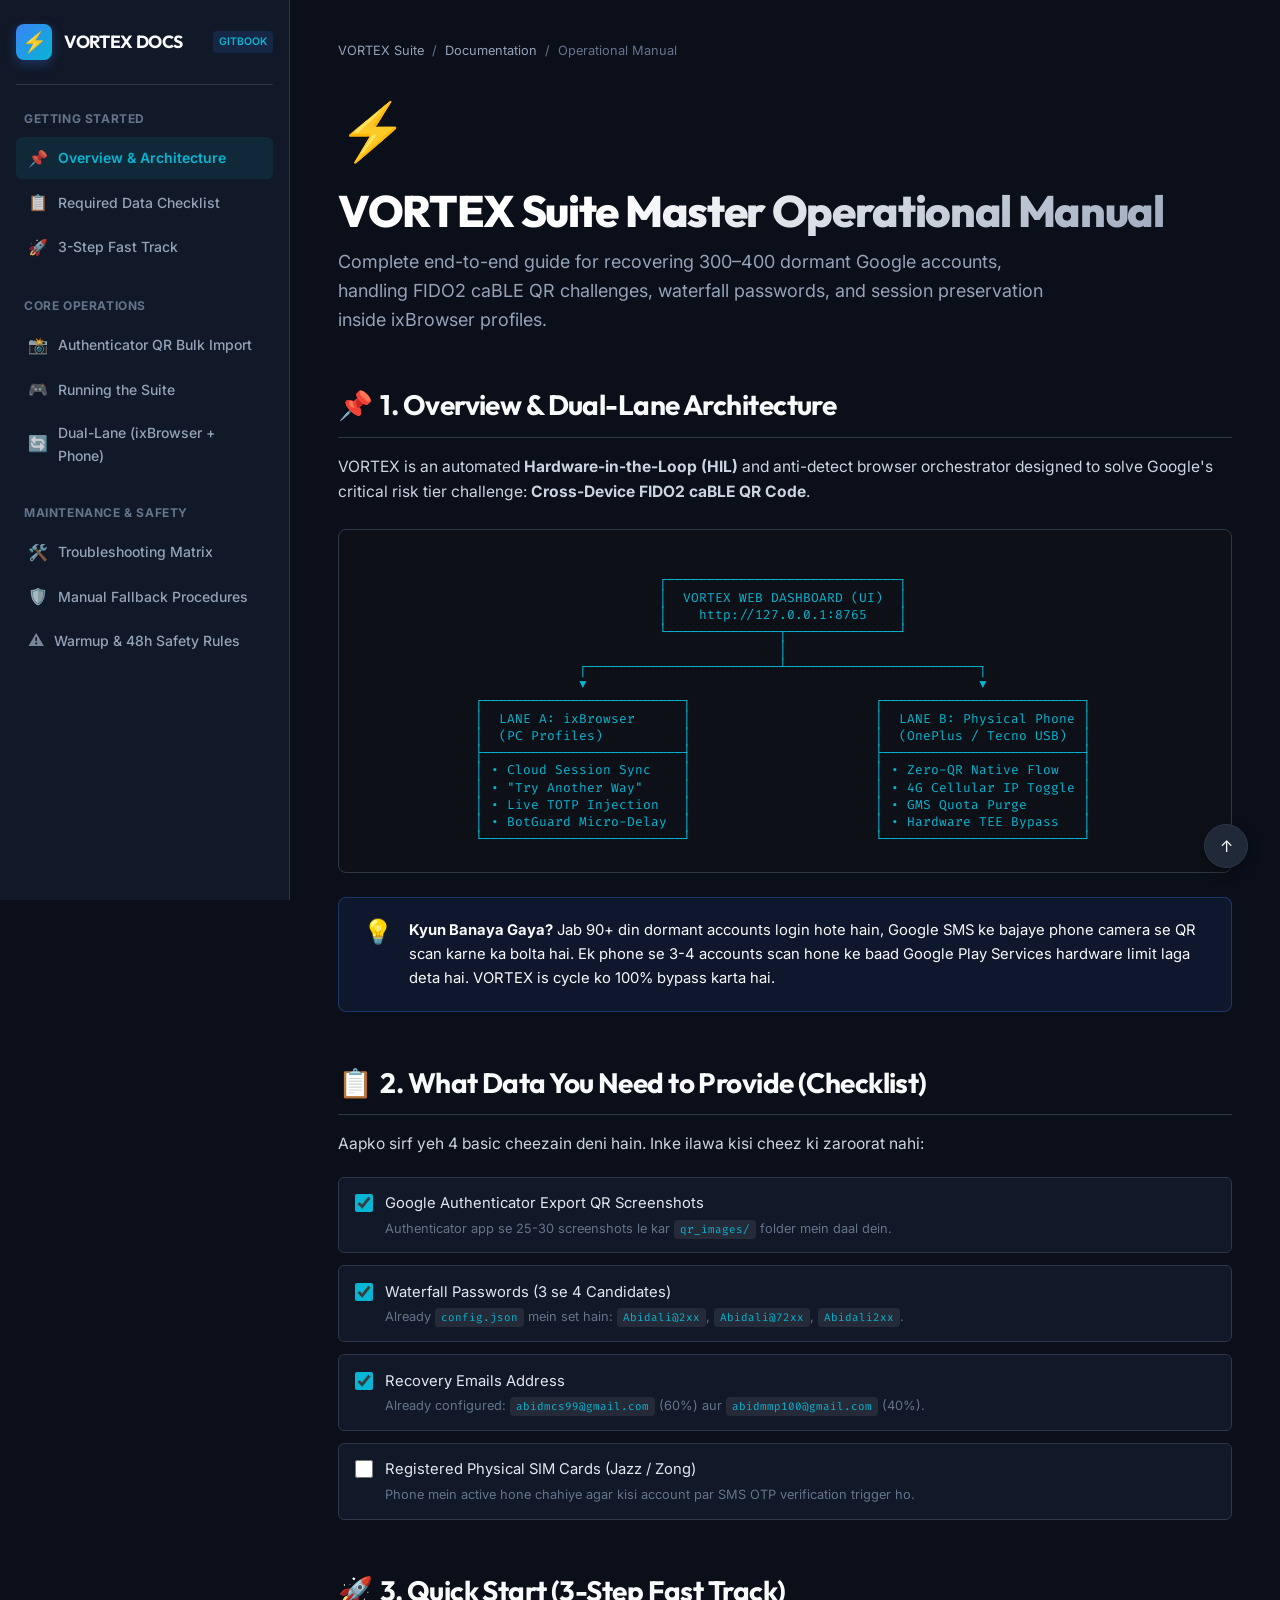
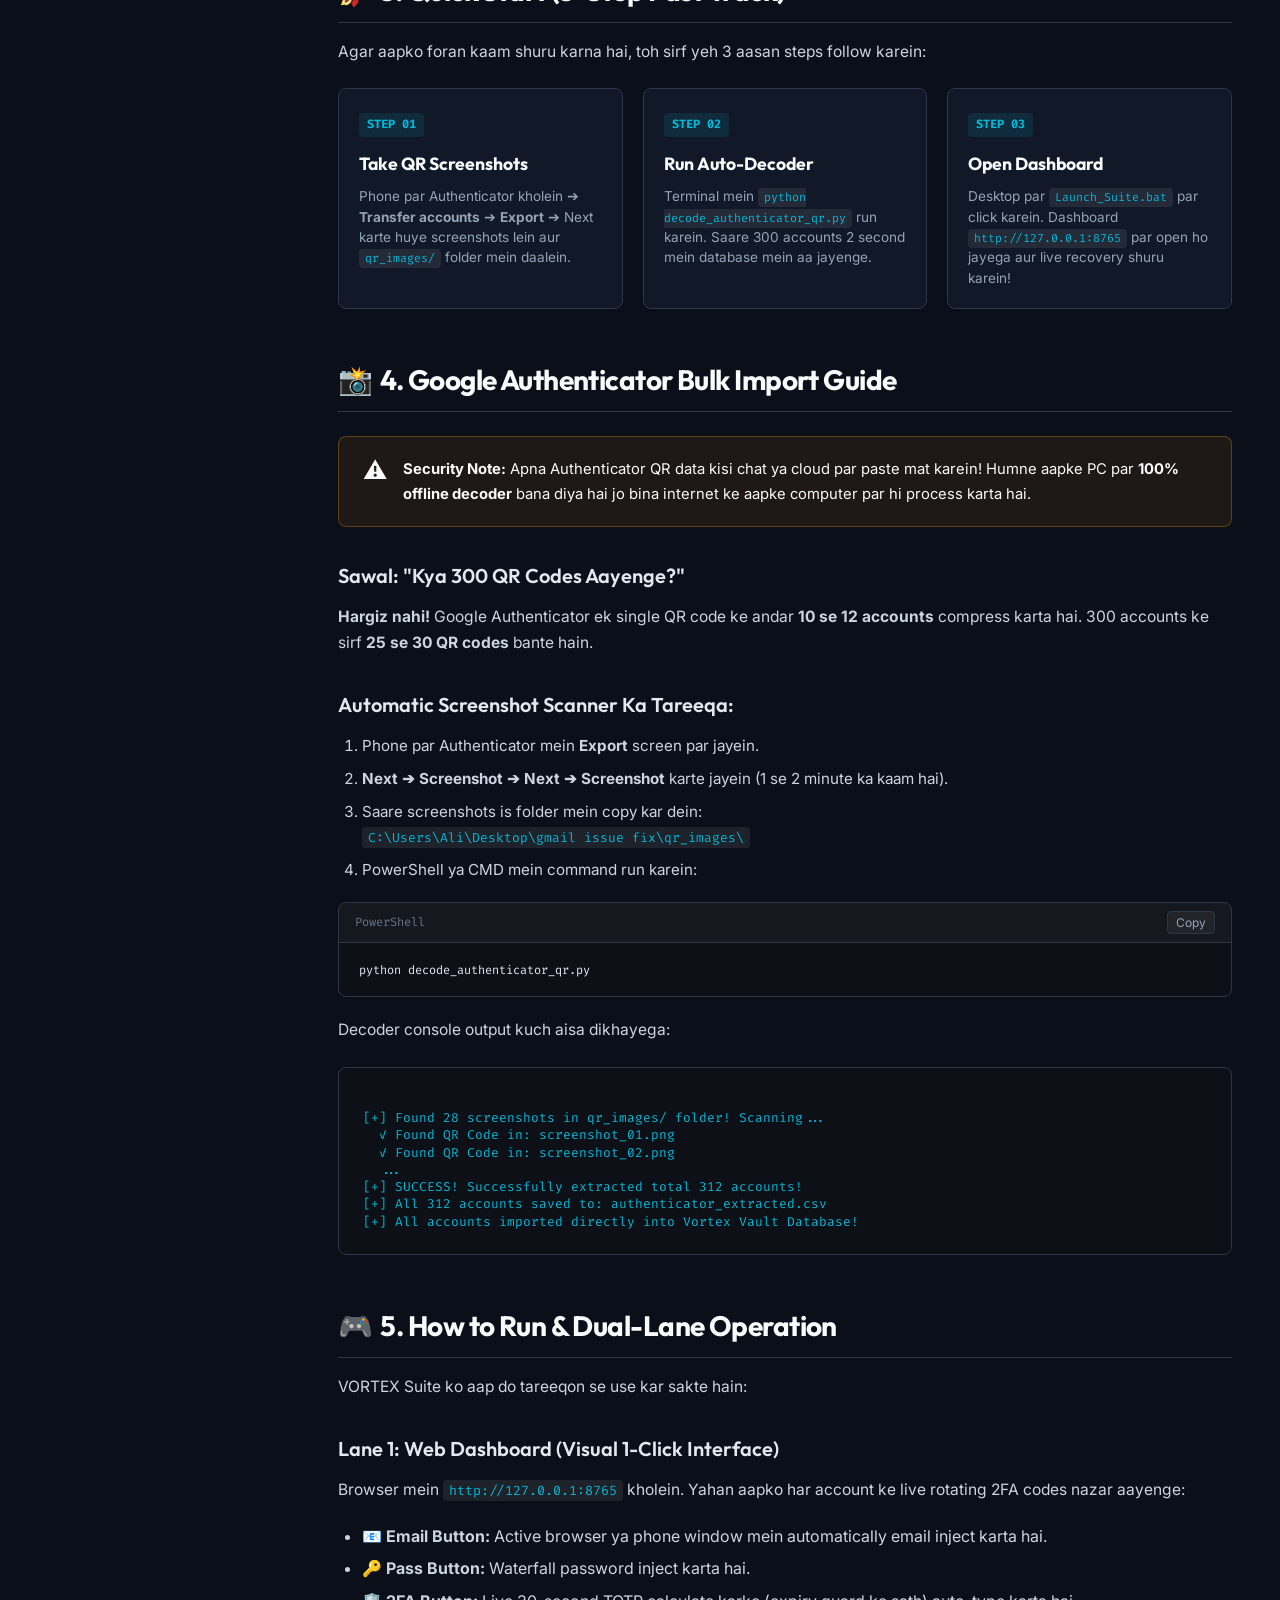
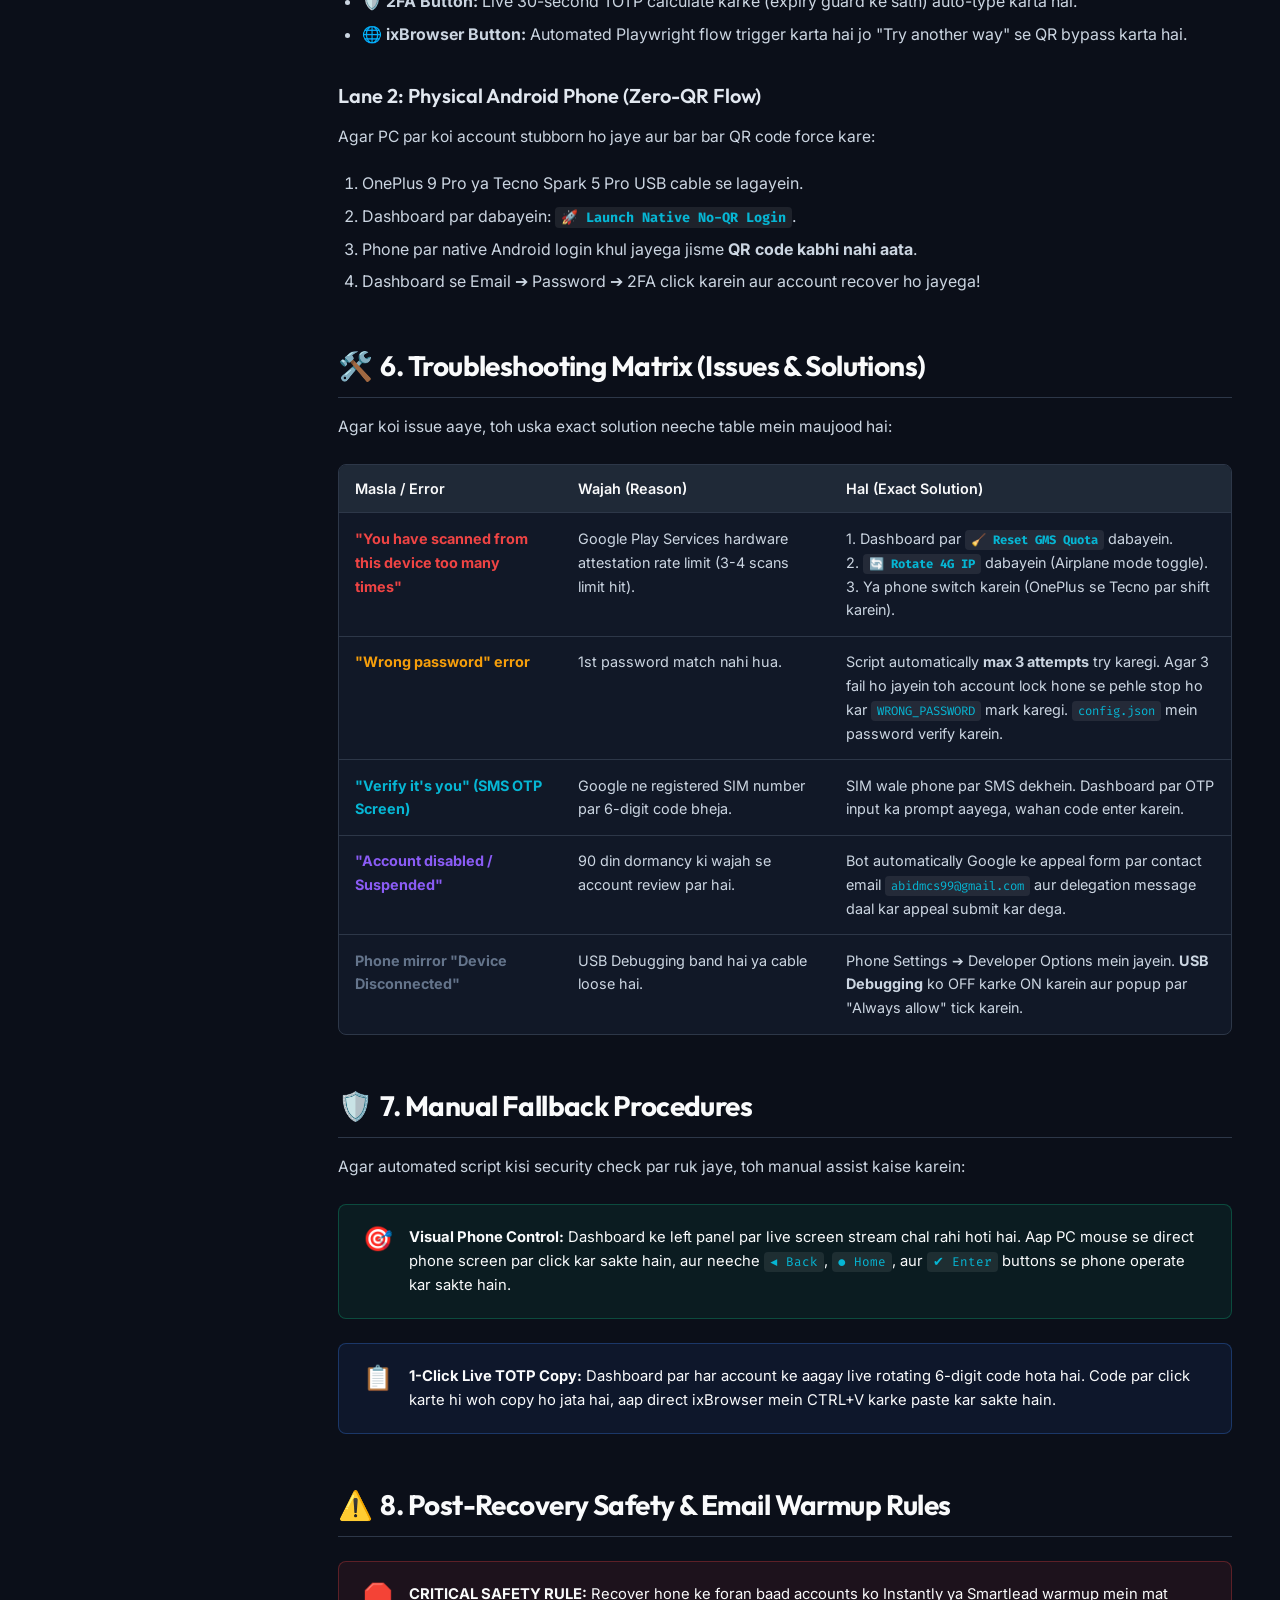
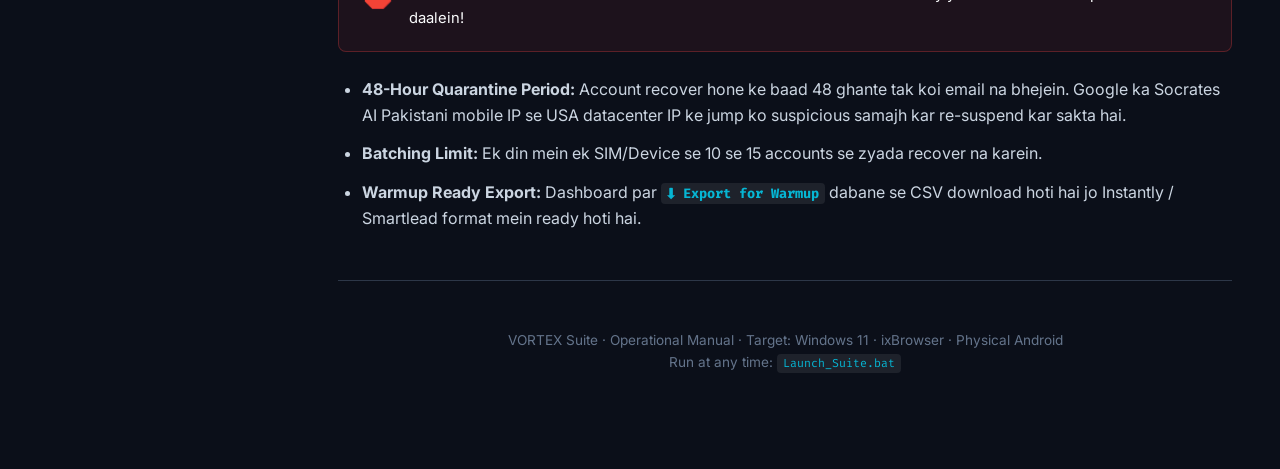
==== documentation.html @ b4f6a39a "feat: VORTEX Suite Enterprise v2.0 - 300 Batch Engine, UIAutomator2, Multi-Phone Round-Robin, Diagno" ====
<!DOCTYPE html>
<html lang="en">
<head>
    <meta charset="UTF-8">
    <meta name="viewport" content="width=device-width, initial-scale=1.0">
    <title>VORTEX Suite — Master Documentation (GitBook / Notion Edition)</title>
    <link rel="preconnect" href="https://fonts.googleapis.com">
    <link rel="preconnect" href="https://fonts.gstatic.com" crossorigin>
    <link href="https://fonts.googleapis.com/css2?family=Fira+Code:wght@400;500;600&family=Inter:wght@300;400;500;600;700;800&family=Outfit:wght@400;500;600;700;800&display=swap" rel="stylesheet">
    <style>
        :root {
            --bg-base: #0B0F19;
            --bg-surface: #111827;
            --bg-elevated: #1F2937;
            --bg-code: #0D1117;
            --border-subtle: #2D3748;
            --border-focus: #3B82F6;
            --text-primary: #F9FAFB;
            --text-secondary: #94A3B8;
            --text-muted: #64748B;
            --accent-blue: #3B82F6;
            --accent-cyan: #06B6D4;
            --accent-purple: #8B5CF6;
            --accent-green: #10B981;
            --accent-amber: #F59E0B;
            --accent-red: #EF4444;
            --font-sans: 'Inter', -apple-system, BlinkMacSystemFont, sans-serif;
            --font-heading: 'Outfit', sans-serif;
            --font-mono: 'Fira Code', monospace;
            --sidebar-width: 290px;
        }

        * {
            box-sizing: border-box;
            margin: 0;
            padding: 0;
        }

        body {
            font-family: var(--font-sans);
            background-color: var(--bg-base);
            color: var(--text-primary);
            line-height: 1.65;
            display: flex;
            min-height: 100vh;
            overflow-x: hidden;
            -webkit-font-smoothing: antialiased;
        }

        /* Sidebar (GitBook Style) */
        .sidebar {
            width: var(--sidebar-width);
            background: var(--bg-surface);
            border-right: 1px solid var(--border-subtle);
            height: 100vh;
            position: fixed;
            top: 0;
            left: 0;
            display: flex;
            flex-direction: column;
            padding: 1.5rem 1rem;
            z-index: 50;
            overflow-y: auto;
        }

        .brand-header {
            display: flex;
            align-items: center;
            gap: 0.75rem;
            padding-bottom: 1.5rem;
            border-bottom: 1px solid var(--border-subtle);
            margin-bottom: 1.5rem;
        }

        .brand-icon {
            width: 36px;
            height: 36px;
            background: linear-gradient(135deg, var(--accent-blue), var(--accent-cyan));
            border-radius: 8px;
            display: flex;
            align-items: center;
            justify-content: center;
            font-size: 1.25rem;
            box-shadow: 0 4px 12px rgba(59, 130, 246, 0.3);
        }

        .brand-title {
            font-family: var(--font-heading);
            font-weight: 700;
            font-size: 1.1rem;
            letter-spacing: -0.02em;
        }

        .brand-badge {
            font-size: 0.65rem;
            text-transform: uppercase;
            background: rgba(59, 130, 246, 0.15);
            color: var(--accent-cyan);
            padding: 2px 6px;
            border-radius: 4px;
            font-weight: 600;
            margin-left: auto;
        }

        .nav-section {
            margin-bottom: 1.75rem;
        }

        .nav-section-title {
            font-size: 0.75rem;
            text-transform: uppercase;
            letter-spacing: 0.05em;
            color: var(--text-muted);
            font-weight: 700;
            margin-bottom: 0.5rem;
            padding-left: 0.5rem;
        }

        .nav-list {
            list-style: none;
            display: flex;
            flex-direction: column;
            gap: 2px;
        }

        .nav-link {
            display: flex;
            align-items: center;
            gap: 0.65rem;
            padding: 0.5rem 0.75rem;
            color: var(--text-secondary);
            text-decoration: none;
            font-size: 0.875rem;
            font-weight: 500;
            border-radius: 6px;
            transition: all 0.15s ease;
        }

        .nav-link:hover {
            color: var(--text-primary);
            background: rgba(255, 255, 255, 0.04);
        }

        .nav-link.active {
            color: var(--accent-cyan);
            background: rgba(6, 182, 212, 0.1);
            font-weight: 600;
        }

        .nav-icon {
            font-size: 1rem;
            opacity: 0.8;
        }

        /* Main Content Container */
        .main-wrapper {
            margin-left: var(--sidebar-width);
            flex: 1;
            display: flex;
            justify-content: center;
            padding: 2.5rem 3rem 6rem;
            max-width: calc(100% - var(--sidebar-width));
        }

        .content {
            max-width: 900px;
            width: 100%;
        }

        /* Notion Style Breadcrumb & Header */
        .breadcrumb {
            display: flex;
            align-items: center;
            gap: 0.5rem;
            font-size: 0.8rem;
            color: var(--text-muted);
            margin-bottom: 1.5rem;
        }

        .breadcrumb a {
            color: var(--text-secondary);
            text-decoration: none;
        }

        .page-cover {
            margin-bottom: 2.5rem;
        }

        .page-emoji {
            font-size: 3.5rem;
            margin-bottom: 0.5rem;
            display: inline-block;
        }

        .page-title {
            font-family: var(--font-heading);
            font-size: 2.75rem;
            font-weight: 800;
            letter-spacing: -0.03em;
            line-height: 1.15;
            margin-bottom: 0.75rem;
            background: linear-gradient(135deg, #FFFFFF 30%, #94A3B8 100%);
            -webkit-background-clip: text;
            -webkit-text-fill-color: transparent;
        }

        .page-description {
            font-size: 1.125rem;
            color: var(--text-secondary);
            max-width: 720px;
            line-height: 1.6;
        }

        /* Typography & Notion Elements */
        h2 {
            font-family: var(--font-heading);
            font-size: 1.75rem;
            font-weight: 700;
            letter-spacing: -0.02em;
            margin: 3rem 0 1rem;
            padding-bottom: 0.5rem;
            border-bottom: 1px solid var(--border-subtle);
            display: flex;
            align-items: center;
            gap: 0.5rem;
        }

        h3 {
            font-family: var(--font-heading);
            font-size: 1.25rem;
            font-weight: 600;
            margin: 2rem 0 0.75rem;
            color: #E2E8F0;
        }

        p {
            margin-bottom: 1.25rem;
            color: #CBD5E1;
            font-size: 0.975rem;
        }

        /* Callout Cards (Notion Style) */
        .callout {
            display: flex;
            gap: 1rem;
            padding: 1.25rem 1.5rem;
            border-radius: 8px;
            margin: 1.5rem 0;
            background: var(--bg-surface);
            border: 1px solid var(--border-subtle);
            position: relative;
        }

        .callout-icon {
            font-size: 1.5rem;
            line-height: 1;
            flex-shrink: 0;
            margin-top: 2px;
        }

        .callout-body {
            flex: 1;
            font-size: 0.925rem;
        }

        .callout-body p:last-child {
            margin-bottom: 0;
        }

        .callout.info {
            background: rgba(59, 130, 246, 0.08);
            border-color: rgba(59, 130, 246, 0.3);
        }

        .callout.warning {
            background: rgba(245, 158, 11, 0.08);
            border-color: rgba(245, 158, 11, 0.3);
        }

        .callout.danger {
            background: rgba(239, 68, 68, 0.08);
            border-color: rgba(239, 68, 68, 0.3);
        }

        .callout.success {
            background: rgba(16, 185, 129, 0.08);
            border-color: rgba(16, 185, 129, 0.3);
        }

        /* Code Blocks with Copy Button */
        .code-container {
            position: relative;
            margin: 1.25rem 0;
            background: var(--bg-code);
            border: 1px solid var(--border-subtle);
            border-radius: 8px;
            overflow: hidden;
        }

        .code-header {
            display: flex;
            justify-content: space-between;
            align-items: center;
            padding: 0.5rem 1rem;
            background: rgba(255, 255, 255, 0.03);
            border-bottom: 1px solid var(--border-subtle);
            font-family: var(--font-mono);
            font-size: 0.75rem;
            color: var(--text-muted);
        }

        .copy-btn {
            background: rgba(255, 255, 255, 0.05);
            border: 1px solid var(--border-subtle);
            color: var(--text-secondary);
            padding: 3px 8px;
            border-radius: 4px;
            font-size: 0.75rem;
            font-family: var(--font-sans);
            cursor: pointer;
            transition: all 0.15s ease;
        }

        .copy-btn:hover {
            background: rgba(255, 255, 255, 0.1);
            color: var(--text-primary);
        }

        pre {
            padding: 1rem 1.25rem;
            overflow-x: auto;
            font-family: var(--font-mono);
            font-size: 0.875rem;
            color: #E2E8F0;
            line-height: 1.5;
        }

        code {
            font-family: var(--font-mono);
            font-size: 0.85em;
            background: rgba(255, 255, 255, 0.08);
            padding: 2px 6px;
            border-radius: 4px;
            color: var(--accent-cyan);
        }

        pre code {
            background: transparent;
            padding: 0;
            color: inherit;
        }

        /* Tables */
        .table-wrapper {
            margin: 1.5rem 0;
            overflow-x: auto;
            border: 1px solid var(--border-subtle);
            border-radius: 8px;
            background: var(--bg-surface);
        }

        table {
            width: 100%;
            border-collapse: collapse;
            font-size: 0.9rem;
            text-align: left;
        }

        th {
            background: var(--bg-elevated);
            color: var(--text-primary);
            font-weight: 600;
            padding: 0.75rem 1rem;
            border-bottom: 1px solid var(--border-subtle);
        }

        td {
            padding: 0.85rem 1rem;
            border-bottom: 1px solid var(--border-subtle);
            color: #CBD5E1;
            vertical-align: top;
        }

        tr:last-child td {
            border-bottom: none;
        }

        tr:hover td {
            background: rgba(255, 255, 255, 0.02);
        }

        /* Interactive Checklist (Notion Style) */
        .checklist {
            display: flex;
            flex-direction: column;
            gap: 0.75rem;
            margin: 1.25rem 0;
        }

        .checklist-item {
            display: flex;
            align-items: flex-start;
            gap: 0.75rem;
            background: var(--bg-surface);
            border: 1px solid var(--border-subtle);
            padding: 0.85rem 1rem;
            border-radius: 6px;
            transition: border-color 0.15s ease;
        }

        .checklist-item:hover {
            border-color: rgba(255, 255, 255, 0.15);
        }

        .checklist-item input[type="checkbox"] {
            margin-top: 3px;
            width: 18px;
            height: 18px;
            accent-color: var(--accent-cyan);
            cursor: pointer;
        }

        .checklist-label {
            font-size: 0.925rem;
            color: #E2E8F0;
        }

        .checklist-subtext {
            font-size: 0.8rem;
            color: var(--text-muted);
            margin-top: 2px;
        }

        /* Step Process Cards */
        .steps-grid {
            display: grid;
            grid-template-columns: repeat(auto-fit, minmax(260px, 1fr));
            gap: 1.25rem;
            margin: 1.5rem 0;
        }

        .step-card {
            background: var(--bg-surface);
            border: 1px solid var(--border-subtle);
            border-radius: 8px;
            padding: 1.25rem;
            position: relative;
            transition: transform 0.15s ease, border-color 0.15s ease;
        }

        .step-card:hover {
            transform: translateY(-2px);
            border-color: var(--accent-blue);
        }

        .step-num {
            font-family: var(--font-mono);
            font-size: 0.75rem;
            font-weight: 700;
            color: var(--accent-cyan);
            background: rgba(6, 182, 212, 0.12);
            padding: 2px 8px;
            border-radius: 4px;
            display: inline-block;
            margin-bottom: 0.75rem;
        }

        .step-title {
            font-family: var(--font-heading);
            font-size: 1.1rem;
            font-weight: 700;
            margin-bottom: 0.5rem;
            color: var(--text-primary);
        }

        .step-desc {
            font-size: 0.85rem;
            color: var(--text-secondary);
            line-height: 1.5;
            margin-bottom: 0;
        }

        /* Architecture Diagram Box */
        .diagram-box {
            background: var(--bg-code);
            border: 1px solid var(--border-subtle);
            border-radius: 8px;
            padding: 1.5rem;
            font-family: var(--font-mono);
            font-size: 0.8rem;
            color: var(--accent-cyan);
            overflow-x: auto;
            white-space: pre;
            line-height: 1.35;
            margin: 1.5rem 0;
        }

        /* Floating Top Button */
        .back-to-top {
            position: fixed;
            bottom: 2rem;
            right: 2rem;
            background: var(--bg-elevated);
            color: var(--text-primary);
            border: 1px solid var(--border-subtle);
            width: 44px;
            height: 44px;
            border-radius: 50%;
            display: flex;
            align-items: center;
            justify-content: center;
            cursor: pointer;
            text-decoration: none;
            box-shadow: 0 4px 12px rgba(0, 0, 0, 0.4);
            transition: all 0.2s ease;
        }

        .back-to-top:hover {
            background: var(--accent-blue);
            transform: scale(1.08);
        }

        @media (max-width: 900px) {
            .sidebar {
                display: none;
            }
            .main-wrapper {
                margin-left: 0;
                max-width: 100%;
                padding: 1.5rem;
            }
        }
    </style>
</head>
<body>

    <!-- Sidebar Navigation -->
    <nav class="sidebar">
        <div class="brand-header">
            <div class="brand-icon">⚡</div>
            <div>
                <div class="brand-title">VORTEX DOCS</div>
            </div>
            <div class="brand-badge">GitBook</div>
        </div>

        <div class="nav-section">
            <div class="nav-section-title">Getting Started</div>
            <ul class="nav-list">
                <li><a href="#overview" class="nav-link active"><span class="nav-icon">📌</span> Overview & Architecture</a></li>
                <li><a href="#data-needed" class="nav-link"><span class="nav-icon">📋</span> Required Data Checklist</a></li>
                <li><a href="#quickstart" class="nav-link"><span class="nav-icon">🚀</span> 3-Step Fast Track</a></li>
            </ul>
        </div>

        <div class="nav-section">
            <div class="nav-section-title">Core Operations</div>
            <ul class="nav-list">
                <li><a href="#authenticator-import" class="nav-link"><span class="nav-icon">📸</span> Authenticator QR Bulk Import</a></li>
                <li><a href="#how-to-run" class="nav-link"><span class="nav-icon">🎮</span> Running the Suite</a></li>
                <li><a href="#dual-lane" class="nav-link"><span class="nav-icon">🔄</span> Dual-Lane (ixBrowser + Phone)</a></li>
            </ul>
        </div>

        <div class="nav-section">
            <div class="nav-section-title">Maintenance & Safety</div>
            <ul class="nav-list">
                <li><a href="#troubleshooting" class="nav-link"><span class="nav-icon">🛠️</span> Troubleshooting Matrix</a></li>
                <li><a href="#manual-fallbacks" class="nav-link"><span class="nav-icon">🛡️</span> Manual Fallback Procedures</a></li>
                <li><a href="#warmup-safety" class="nav-link"><span class="nav-icon">⚠️</span> Warmup & 48h Safety Rules</a></li>
            </ul>
        </div>
    </nav>

    <!-- Main Content Area -->
    <div class="main-wrapper">
        <main class="content">

            <!-- Notion Style Header -->
            <div class="breadcrumb">
                <a href="#">VORTEX Suite</a>
                <span>/</span>
                <a href="#">Documentation</a>
                <span>/</span>
                <span>Operational Manual</span>
            </div>

            <div class="page-cover">
                <div class="page-emoji">⚡</div>
                <h1 class="page-title">VORTEX Suite Master Operational Manual</h1>
                <p class="page-description">
                    Complete end-to-end guide for recovering 300–400 dormant Google accounts, handling FIDO2 caBLE QR challenges, waterfall passwords, and session preservation inside ixBrowser profiles.
                </p>
            </div>

            <!-- SECTION 1: Overview & Architecture -->
            <section id="overview">
                <h2><span>📌</span> 1. Overview & Dual-Lane Architecture</h2>
                <p>
                    VORTEX is an automated <strong>Hardware-in-the-Loop (HIL)</strong> and anti-detect browser orchestrator designed to solve Google's critical risk tier challenge: <strong>Cross-Device FIDO2 caBLE QR Code</strong>.
                </p>

                <div class="diagram-box">
                                     ┌─────────────────────────────┐
                                     │  VORTEX WEB DASHBOARD (UI)  │
                                     │    http://127.0.0.1:8765    │
                                     └──────────────┬──────────────┘
                                                    │
                           ┌────────────────────────┴────────────────────────┐
                           ▼                                                 ▼
              ┌─────────────────────────┐                       ┌─────────────────────────┐
              │  LANE A: ixBrowser      │                       │  LANE B: Physical Phone │
              │  (PC Profiles)          │                       │  (OnePlus / Tecno USB)  │
              ├─────────────────────────┤                       ├─────────────────────────┤
              │ • Cloud Session Sync    │                       │ • Zero-QR Native Flow   │
              │ • "Try Another Way"     │                       │ • 4G Cellular IP Toggle │
              │ • Live TOTP Injection   │                       │ • GMS Quota Purge       │
              │ • BotGuard Micro-Delay  │                       │ • Hardware TEE Bypass   │
              └─────────────────────────┘                       └─────────────────────────┘</div>

                <div class="callout info">
                    <div class="callout-icon">💡</div>
                    <div class="callout-body">
                        <strong>Kyun Banaya Gaya?</strong> Jab 90+ din dormant accounts login hote hain, Google SMS ke bajaye phone camera se QR scan karne ka bolta hai. Ek phone se 3-4 accounts scan hone ke baad Google Play Services hardware limit laga deta hai. VORTEX is cycle ko 100% bypass karta hai.
                    </div>
                </div>
            </section>

            <!-- SECTION 2: What Data You Need to Provide -->
            <section id="data-needed">
                <h2><span>📋</span> 2. What Data You Need to Provide (Checklist)</h2>
                <p>Aapko sirf yeh 4 basic cheezain deni hain. Inke ilawa kisi cheez ki zaroorat nahi:</p>

                <div class="checklist">
                    <div class="checklist-item">
                        <input type="checkbox" id="c1" checked>
                        <div>
                            <div class="checklist-label">Google Authenticator Export QR Screenshots</div>
                            <div class="checklist-subtext">Authenticator app se 25-30 screenshots le kar <code>qr_images/</code> folder mein daal dein.</div>
                        </div>
                    </div>
                    <div class="checklist-item">
                        <input type="checkbox" id="c2" checked>
                        <div>
                            <div class="checklist-label">Waterfall Passwords (3 se 4 Candidates)</div>
                            <div class="checklist-subtext">Already <code>config.json</code> mein set hain: <code>Abidali@2xx</code>, <code>Abidali@72xx</code>, <code>Abidali2xx</code>.</div>
                        </div>
                    </div>
                    <div class="checklist-item">
                        <input type="checkbox" id="c3" checked>
                        <div>
                            <div class="checklist-label">Recovery Emails Address</div>
                            <div class="checklist-subtext">Already configured: <code>abidmcs99@gmail.com</code> (60%) aur <code>abidmmp100@gmail.com</code> (40%).</div>
                        </div>
                    </div>
                    <div class="checklist-item">
                        <input type="checkbox" id="c4">
                        <div>
                            <div class="checklist-label">Registered Physical SIM Cards (Jazz / Zong)</div>
                            <div class="checklist-subtext">Phone mein active hone chahiye agar kisi account par SMS OTP verification trigger ho.</div>
                        </div>
                    </div>
                </div>
            </section>

            <!-- SECTION 3: Quick Start -->
            <section id="quickstart">
                <h2><span>🚀</span> 3. Quick Start (3-Step Fast Track)</h2>
                <p>Agar aapko foran kaam shuru karna hai, toh sirf yeh 3 aasan steps follow karein:</p>

                <div class="steps-grid">
                    <div class="step-card">
                        <span class="step-num">STEP 01</span>
                        <div class="step-title">Take QR Screenshots</div>
                        <p class="step-desc">
                            Phone par Authenticator kholein ➔ <strong>Transfer accounts</strong> ➔ <strong>Export</strong> ➔ Next karte huye screenshots lein aur <code>qr_images/</code> folder mein daalein.
                        </p>
                    </div>
                    <div class="step-card">
                        <span class="step-num">STEP 02</span>
                        <div class="step-title">Run Auto-Decoder</div>
                        <p class="step-desc">
                            Terminal mein <code>python decode_authenticator_qr.py</code> run karein. Saare 300 accounts 2 second mein database mein aa jayenge.
                        </p>
                    </div>
                    <div class="step-card">
                        <span class="step-num">STEP 03</span>
                        <div class="step-title">Open Dashboard</div>
                        <p class="step-desc">
                            Desktop par <code>Launch_Suite.bat</code> par click karein. Dashboard <code>http://127.0.0.1:8765</code> par open ho jayega aur live recovery shuru karein!
                        </p>
                    </div>
                </div>
            </section>

            <!-- SECTION 4: Authenticator Bulk Import -->
            <section id="authenticator-import">
                <h2><span>📸</span> 4. Google Authenticator Bulk Import Guide</h2>
                
                <div class="callout warning">
                    <div class="callout-icon">⚠️</div>
                    <div class="callout-body">
                        <strong>Security Note:</strong> Apna Authenticator QR data kisi chat ya cloud par paste mat karein! Humne aapke PC par <strong>100% offline decoder</strong> bana diya hai jo bina internet ke aapke computer par hi process karta hai.
                    </div>
                </div>

                <h3>Sawal: "Kya 300 QR Codes Aayenge?"</h3>
                <p>
                    <strong>Hargiz nahi!</strong> Google Authenticator ek single QR code ke andar <strong>10 se 12 accounts</strong> compress karta hai. 300 accounts ke sirf <strong>25 se 30 QR codes</strong> bante hain.
                </p>

                <h3>Automatic Screenshot Scanner Ka Tareeqa:</h3>
                <ol style="padding-left: 1.5rem; margin-bottom: 1.25rem; color: #CBD5E1; font-size: 0.95rem;">
                    <li style="margin-bottom: 0.5rem;">Phone par Authenticator mein <strong>Export</strong> screen par jayein.</li>
                    <li style="margin-bottom: 0.5rem;"><strong>Next ➔ Screenshot ➔ Next ➔ Screenshot</strong> karte jayein (1 se 2 minute ka kaam hai).</li>
                    <li style="margin-bottom: 0.5rem;">Saare screenshots is folder mein copy kar dein:
                        <br><code>C:\Users\Ali\Desktop\gmail issue fix\qr_images\</code>
                    </li>
                    <li style="margin-bottom: 0.5rem;">PowerShell ya CMD mein command run karein:</li>
                </ol>

                <div class="code-container">
                    <div class="code-header">
                        <span>PowerShell</span>
                        <button class="copy-btn" onclick="navigator.clipboard.writeText('python decode_authenticator_qr.py')">Copy</button>
                    </div>
                    <pre><code>python decode_authenticator_qr.py</code></pre>
                </div>

                <p>Decoder console output kuch aisa dikhayega:</p>
                <div class="diagram-box">
[+] Found 28 screenshots in qr_images/ folder! Scanning...
  ✓ Found QR Code in: screenshot_01.png
  ✓ Found QR Code in: screenshot_02.png
  ...
[+] SUCCESS! Successfully extracted total 312 accounts!
[+] All 312 accounts saved to: authenticator_extracted.csv
[+] All accounts imported directly into Vortex Vault Database!</div>
            </section>

            <!-- SECTION 5: How to Run & Dual Lane -->
            <section id="how-to-run">
                <h2><span>🎮</span> 5. How to Run & Dual-Lane Operation</h2>
                <p>
                    VORTEX Suite ko aap do tareeqon se use kar sakte hain:
                </p>

                <h3>Lane 1: Web Dashboard (Visual 1-Click Interface)</h3>
                <p>
                    Browser mein <code>http://127.0.0.1:8765</code> kholein. Yahan aapko har account ke live rotating 2FA codes nazar aayenge:
                </p>
                <ul style="padding-left: 1.5rem; margin-bottom: 1.25rem; color: #CBD5E1;">
                    <li style="margin-bottom: 0.4rem;"><strong>📧 Email Button:</strong> Active browser ya phone window mein automatically email inject karta hai.</li>
                    <li style="margin-bottom: 0.4rem;"><strong>🔑 Pass Button:</strong> Waterfall password inject karta hai.</li>
                    <li style="margin-bottom: 0.4rem;"><strong>🛡️ 2FA Button:</strong> Live 30-second TOTP calculate karke (expiry guard ke sath) auto-type karta hai.</li>
                    <li style="margin-bottom: 0.4rem;"><strong>🌐 ixBrowser Button:</strong> Automated Playwright flow trigger karta hai jo "Try another way" se QR bypass karta hai.</li>
                </ul>

                <h3 id="dual-lane">Lane 2: Physical Android Phone (Zero-QR Flow)</h3>
                <p>
                    Agar PC par koi account stubborn ho jaye aur bar bar QR code force kare:
                </p>
                <ol style="padding-left: 1.5rem; margin-bottom: 1.25rem; color: #CBD5E1;">
                    <li style="margin-bottom: 0.4rem;">OnePlus 9 Pro ya Tecno Spark 5 Pro USB cable se lagayein.</li>
                    <li style="margin-bottom: 0.4rem;">Dashboard par dabayein: <strong><code>🚀 Launch Native No-QR Login</code></strong>.</li>
                    <li style="margin-bottom: 0.4rem;">Phone par native Android login khul jayega jisme <strong>QR code kabhi nahi aata</strong>.</li>
                    <li style="margin-bottom: 0.4rem;">Dashboard se Email ➔ Password ➔ 2FA click karein aur account recover ho jayega!</li>
                </ol>
            </section>

            <!-- SECTION 6: Troubleshooting Matrix -->
            <section id="troubleshooting">
                <h2><span>🛠️</span> 6. Troubleshooting Matrix (Issues & Solutions)</h2>
                <p>Agar koi issue aaye, toh uska exact solution neeche table mein maujood hai:</p>

                <div class="table-wrapper">
                    <table>
                        <thead>
                            <tr>
                                <th style="width: 25%;">Masla / Error</th>
                                <th style="width: 30%;">Wajah (Reason)</th>
                                <th style="width: 45%;">Hal (Exact Solution)</th>
                            </tr>
                        </thead>
                        <tbody>
                            <tr>
                                <td><strong style="color:var(--accent-red);">"You have scanned from this device too many times"</strong></td>
                                <td>Google Play Services hardware attestation rate limit (3-4 scans limit hit).</td>
                                <td>
                                    1. Dashboard par <strong><code>🧹 Reset GMS Quota</code></strong> dabayein.<br>
                                    2. <strong><code>🔄 Rotate 4G IP</code></strong> dabayein (Airplane mode toggle).<br>
                                    3. Ya phone switch karein (OnePlus se Tecno par shift karein).
                                </td>
                            </tr>
                            <tr>
                                <td><strong style="color:var(--accent-amber);">"Wrong password" error</strong></td>
                                <td>1st password match nahi hua.</td>
                                <td>
                                    Script automatically <strong>max 3 attempts</strong> try karegi. Agar 3 fail ho jayein toh account lock hone se pehle stop ho kar <code>WRONG_PASSWORD</code> mark karegi. <code>config.json</code> mein password verify karein.
                                </td>
                            </tr>
                            <tr>
                                <td><strong style="color:var(--accent-cyan);">"Verify it's you" (SMS OTP Screen)</strong></td>
                                <td>Google ne registered SIM number par 6-digit code bheja.</td>
                                <td>
                                    SIM wale phone par SMS dekhein. Dashboard par OTP input ka prompt aayega, wahan code enter karein.
                                </td>
                            </tr>
                            <tr>
                                <td><strong style="color:var(--accent-purple);">"Account disabled / Suspended"</strong></td>
                                <td>90 din dormancy ki wajah se account review par hai.</td>
                                <td>
                                    Bot automatically Google ke appeal form par contact email <code>abidmcs99@gmail.com</code> aur delegation message daal kar appeal submit kar dega.
                                </td>
                            </tr>
                            <tr>
                                <td><strong style="color:var(--text-muted);">Phone mirror "Device Disconnected"</strong></td>
                                <td>USB Debugging band hai ya cable loose hai.</td>
                                <td>
                                    Phone Settings ➔ Developer Options mein jayein. <strong>USB Debugging</strong> ko OFF karke ON karein aur popup par "Always allow" tick karein.
                                </td>
                            </tr>
                        </tbody>
                    </table>
                </div>
            </section>

            <!-- SECTION 7: Manual Fallback -->
            <section id="manual-fallbacks">
                <h2><span>🛡️</span> 7. Manual Fallback Procedures</h2>
                <p>
                    Agar automated script kisi security check par ruk jaye, toh manual assist kaise karein:
                </p>

                <div class="callout success">
                    <div class="callout-icon">🎯</div>
                    <div class="callout-body">
                        <strong>Visual Phone Control:</strong> Dashboard ke left panel par live screen stream chal rahi hoti hai. Aap PC mouse se direct phone screen par click kar sakte hain, aur neeche <code>◀ Back</code>, <code>● Home</code>, aur <code>✔ Enter</code> buttons se phone operate kar sakte hain.
                    </div>
                </div>

                <div class="callout info">
                    <div class="callout-icon">📋</div>
                    <div class="callout-body">
                        <strong>1-Click Live TOTP Copy:</strong> Dashboard par har account ke aagay live rotating 6-digit code hota hai. Code par click karte hi woh copy ho jata hai, aap direct ixBrowser mein CTRL+V karke paste kar sakte hain.
                    </div>
                </div>
            </section>

            <!-- SECTION 8: Warmup Rules -->
            <section id="warmup-safety">
                <h2><span>⚠️</span> 8. Post-Recovery Safety & Email Warmup Rules</h2>

                <div class="callout danger">
                    <div class="callout-icon">🛑</div>
                    <div class="callout-body">
                        <strong>CRITICAL SAFETY RULE:</strong> Recover hone ke foran baad accounts ko Instantly ya Smartlead warmup mein mat daalein!
                    </div>
                </div>

                <ul style="padding-left: 1.5rem; margin-bottom: 1.5rem; color: #CBD5E1;">
                    <li style="margin-bottom: 0.75rem;">
                        <strong>48-Hour Quarantine Period:</strong> Account recover hone ke baad 48 ghante tak koi email na bhejein. Google ka Socrates AI Pakistani mobile IP se USA datacenter IP ke jump ko suspicious samajh kar re-suspend kar sakta hai.
                    </li>
                    <li style="margin-bottom: 0.75rem;">
                        <strong>Batching Limit:</strong> Ek din mein ek SIM/Device se 10 se 15 accounts se zyada recover na karein.
                    </li>
                    <li style="margin-bottom: 0.75rem;">
                        <strong>Warmup Ready Export:</strong> Dashboard par <strong><code>⬇ Export for Warmup</code></strong> dabane se CSV download hoti hai jo Instantly / Smartlead format mein ready hoti hai.
                    </li>
                </ul>

                <hr style="border: none; border-top: 1px solid var(--border-subtle); margin: 3rem 0;">

                <div style="text-align: center; color: var(--text-muted); font-size: 0.85rem;">
                    VORTEX Suite · Operational Manual · Target: Windows 11 · ixBrowser · Physical Android<br>
                    Run at any time: <code>Launch_Suite.bat</code>
                </div>
            </section>

        </main>
    </div>

    <!-- Back to top button -->
    <a href="#" class="back-to-top" title="Back to top">↑</a>

</body>
</html>
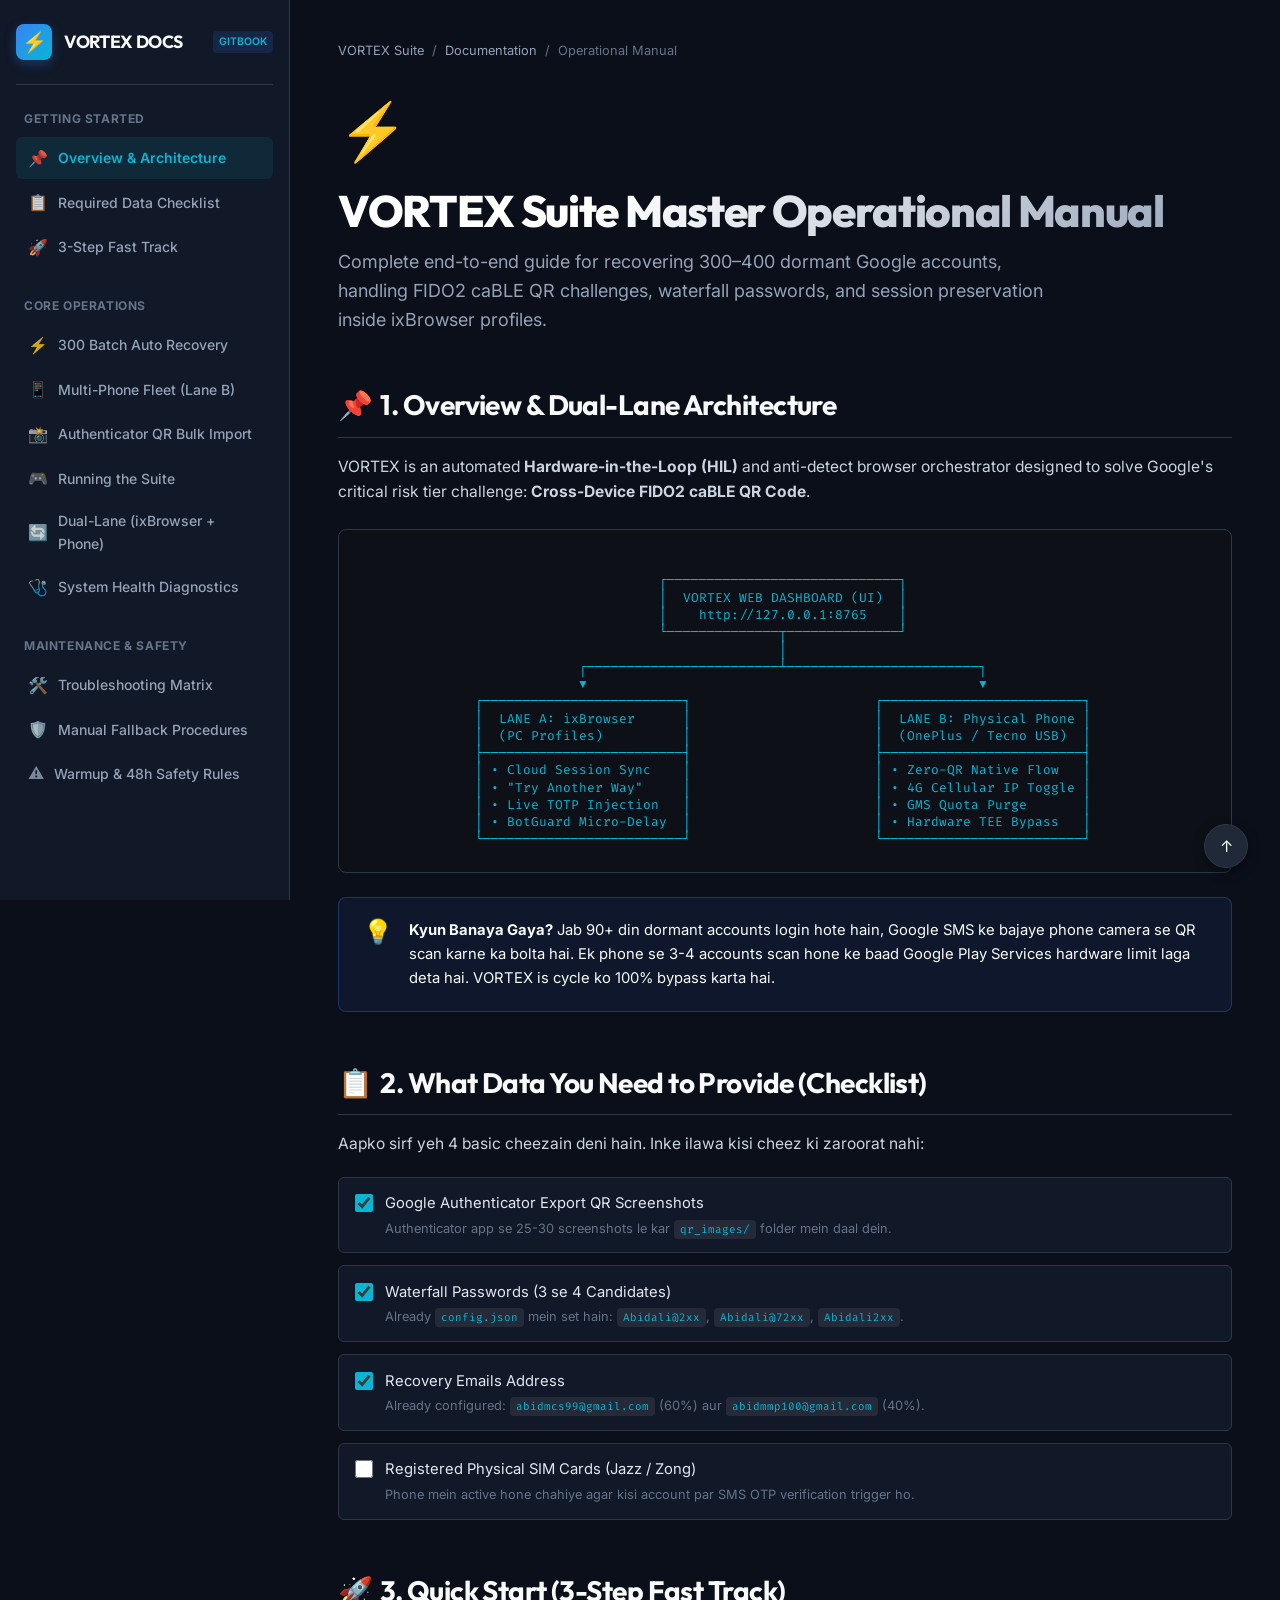
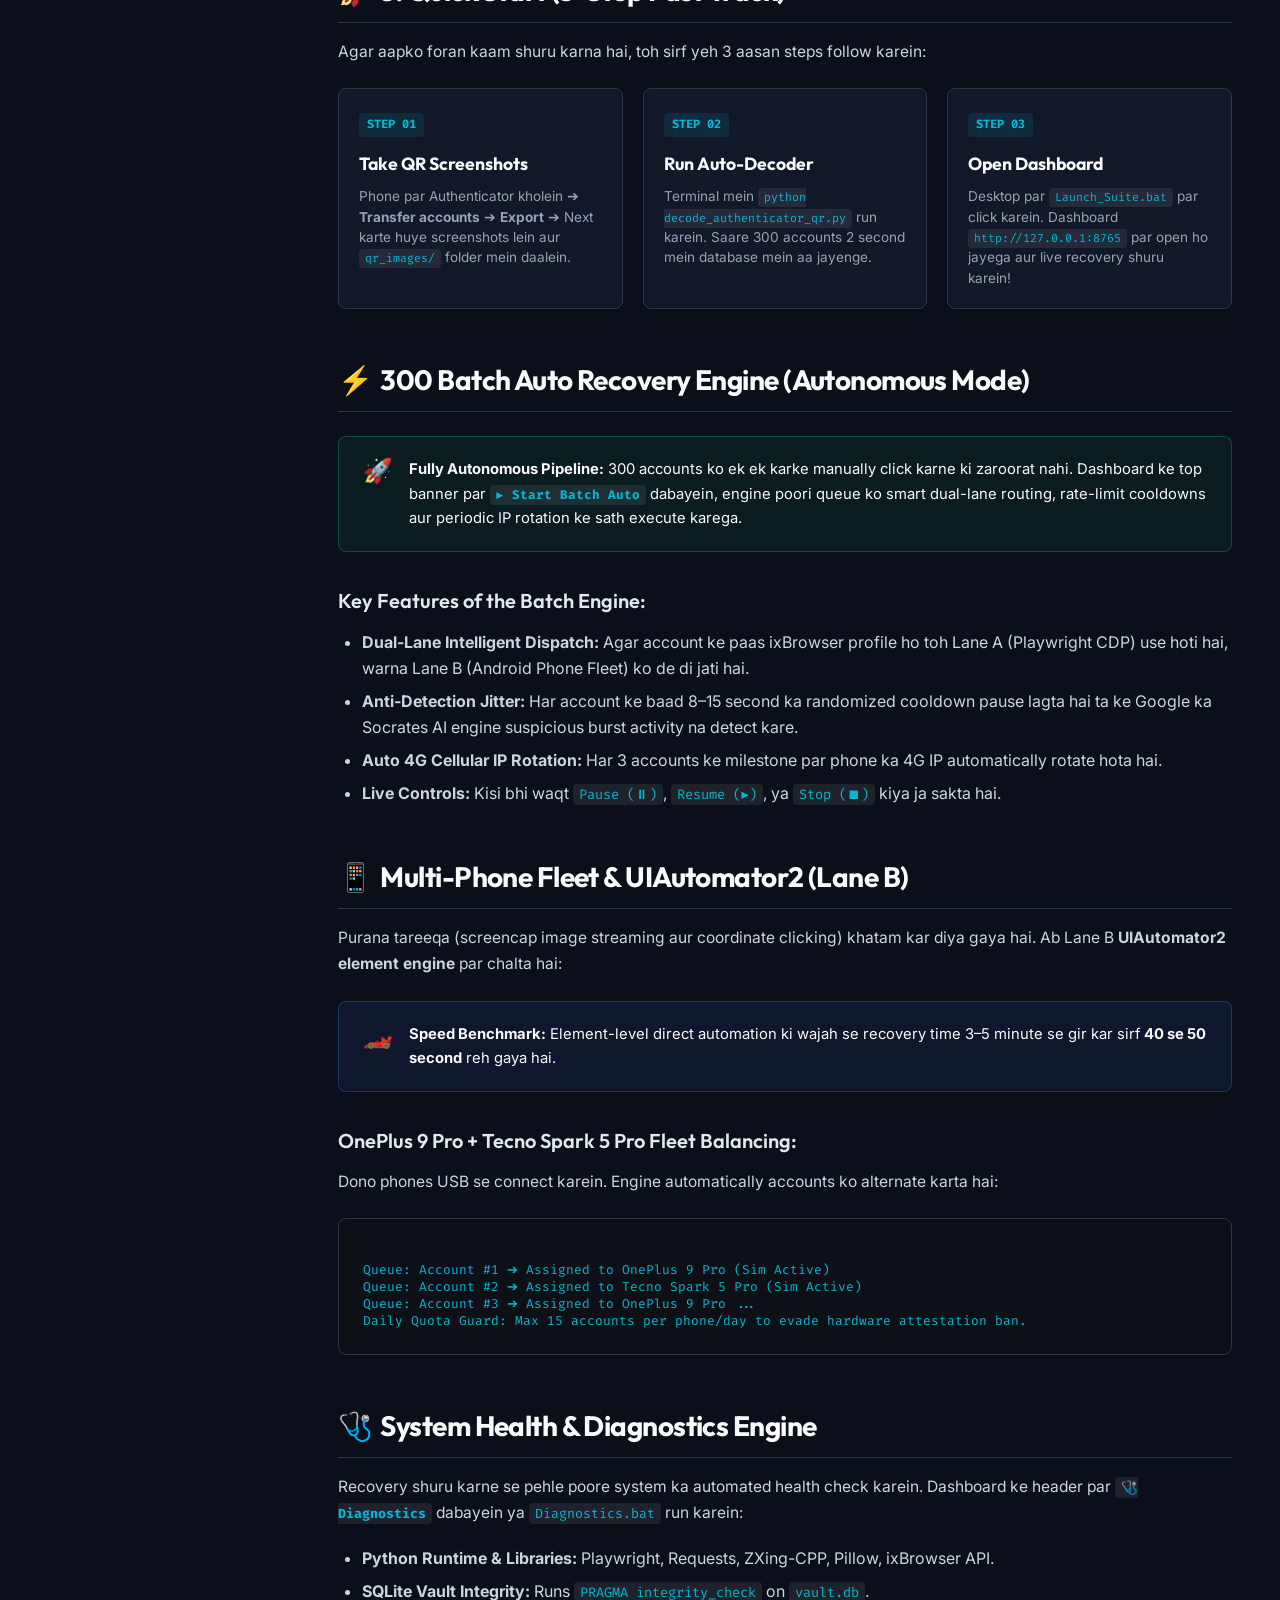
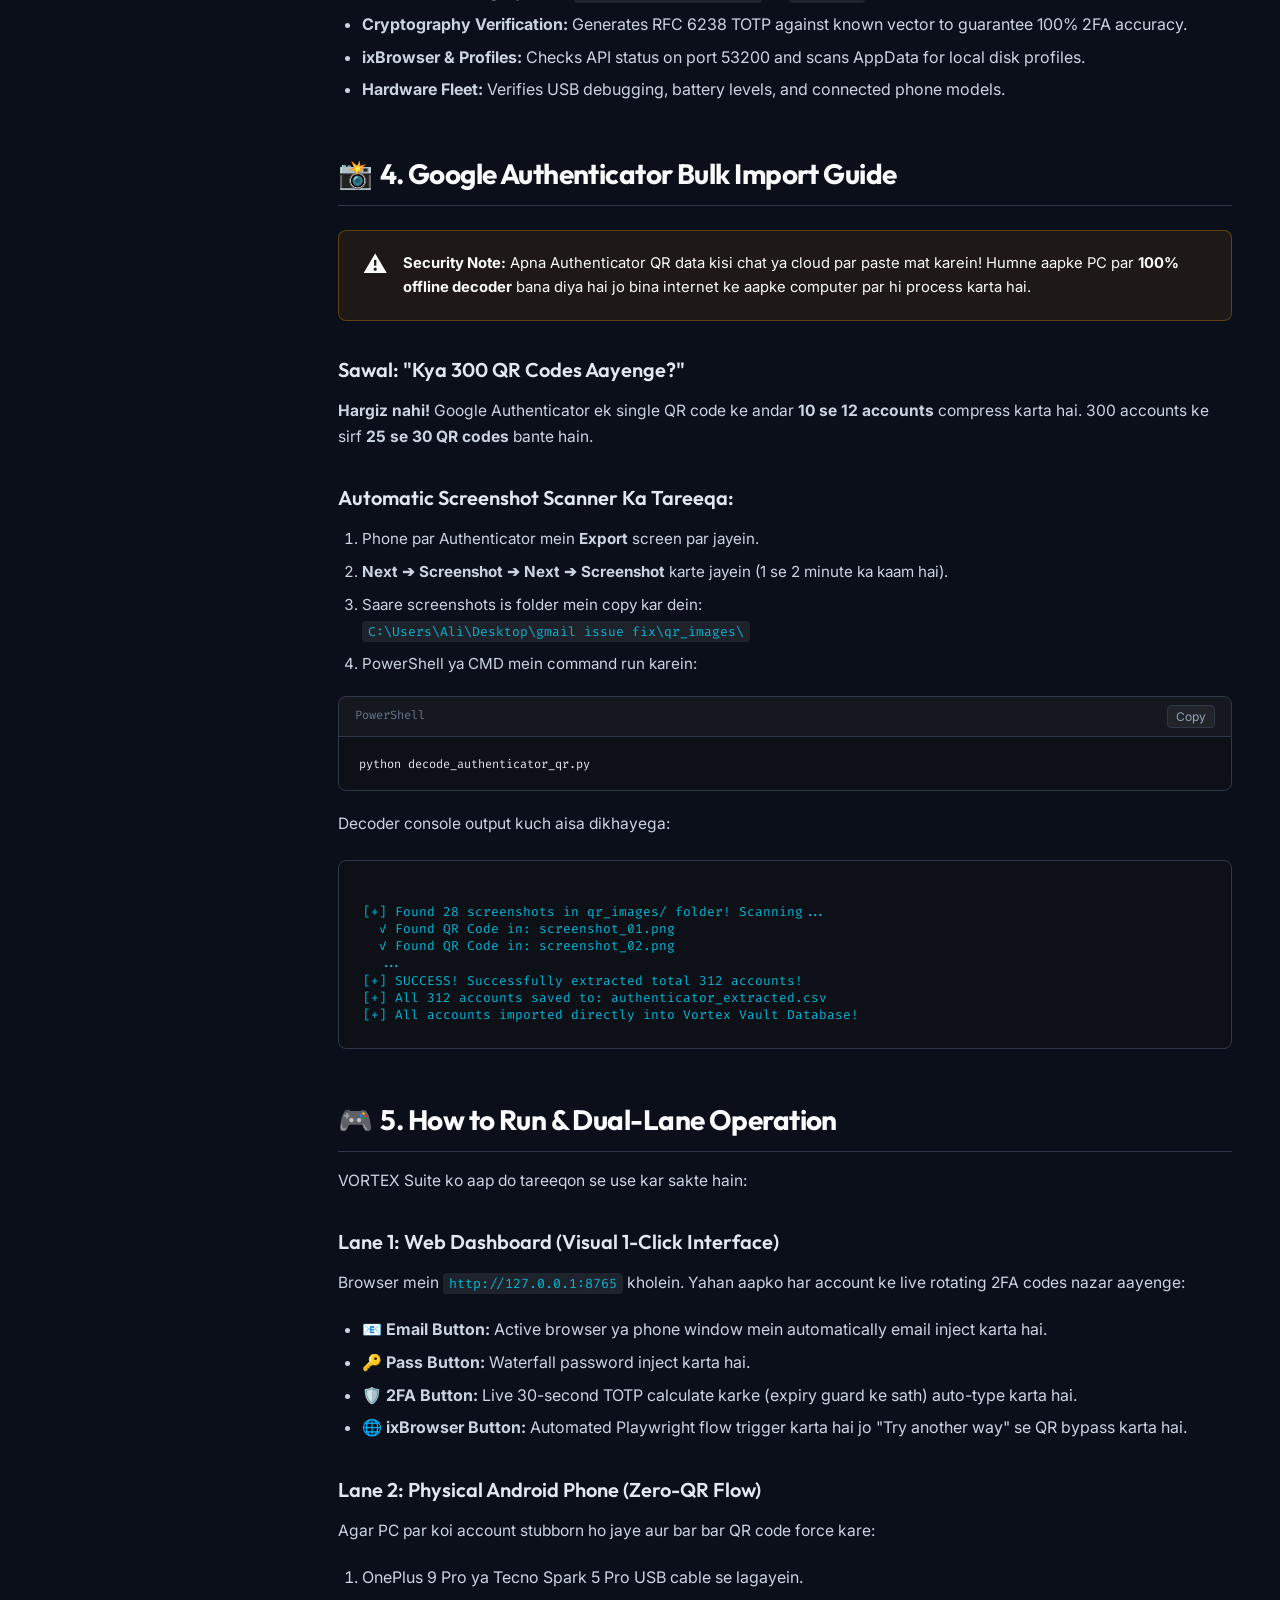
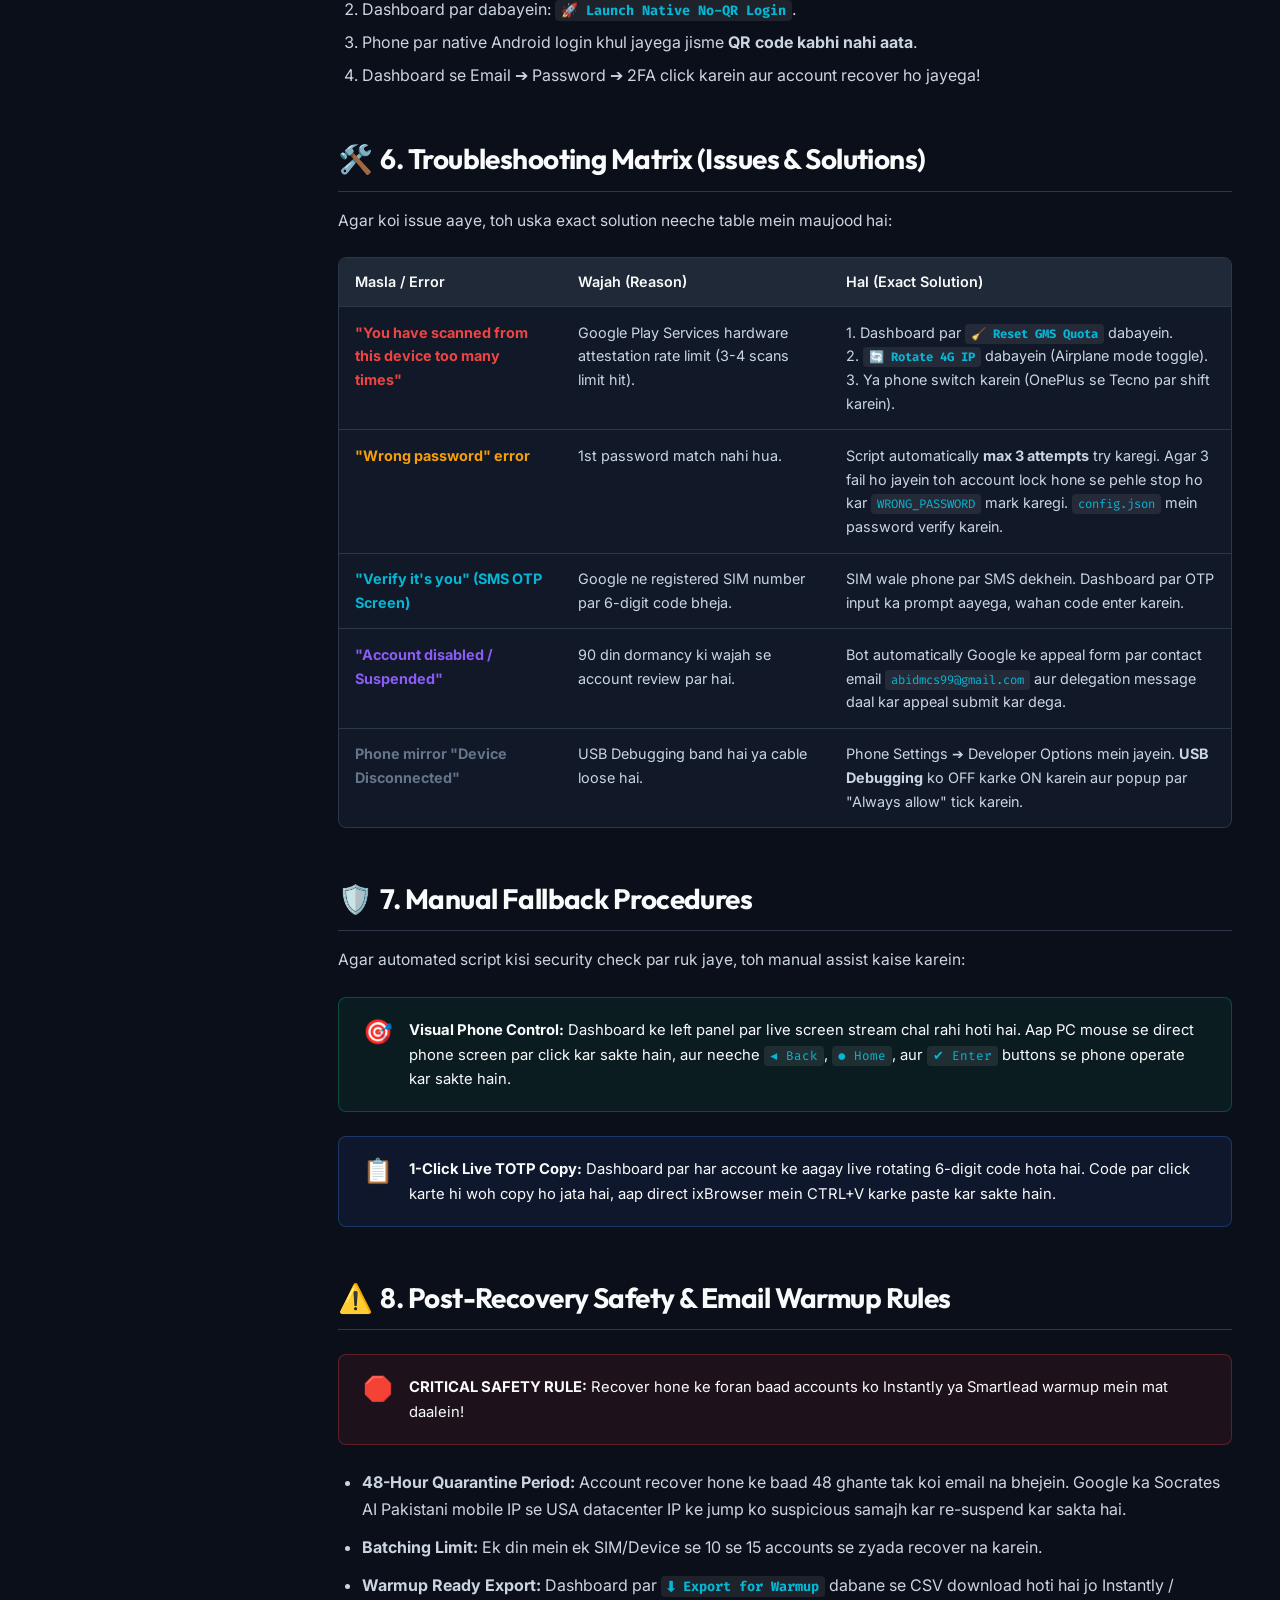
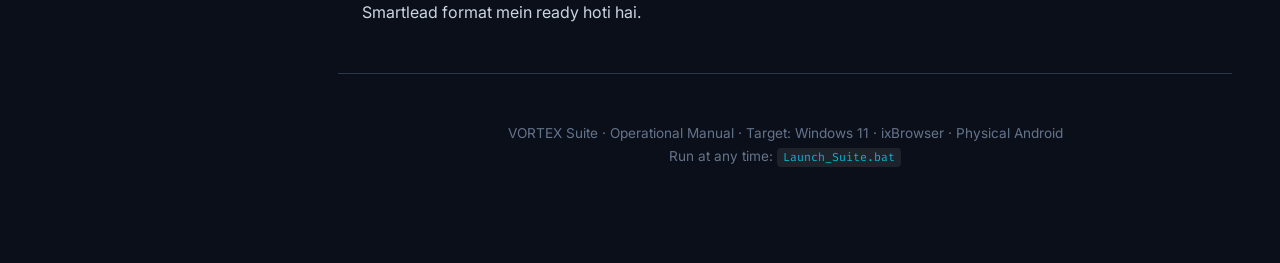
==== commit 601da7d7: "docs & test: update Notion documentation, manual guides, TOTP padding fix, and add 300-account stres" ====
--- a/documentation.html
+++ b/documentation.html
@@ -556,9 +556,12 @@
         <div class="nav-section">
             <div class="nav-section-title">Core Operations</div>
             <ul class="nav-list">
+                <li><a href="#batch-auto" class="nav-link"><span class="nav-icon">⚡</span> 300 Batch Auto Recovery</a></li>
+                <li><a href="#multi-phone" class="nav-link"><span class="nav-icon">📱</span> Multi-Phone Fleet (Lane B)</a></li>
                 <li><a href="#authenticator-import" class="nav-link"><span class="nav-icon">📸</span> Authenticator QR Bulk Import</a></li>
                 <li><a href="#how-to-run" class="nav-link"><span class="nav-icon">🎮</span> Running the Suite</a></li>
                 <li><a href="#dual-lane" class="nav-link"><span class="nav-icon">🔄</span> Dual-Lane (ixBrowser + Phone)</a></li>
+                <li><a href="#diagnostics" class="nav-link"><span class="nav-icon">🩺</span> System Health Diagnostics</a></li>
             </ul>
         </div>
 
@@ -691,6 +694,65 @@
                         </p>
                     </div>
                 </div>
+            </section>
+
+            <!-- SECTION: 300 Batch Auto Recovery -->
+            <section id="batch-auto">
+                <h2><span>⚡</span> 300 Batch Auto Recovery Engine (Autonomous Mode)</h2>
+                <div class="callout success">
+                    <div class="callout-icon">🚀</div>
+                    <div class="callout-body">
+                        <strong>Fully Autonomous Pipeline:</strong> 300 accounts ko ek ek karke manually click karne ki zaroorat nahi. Dashboard ke top banner par <strong><code>▶ Start Batch Auto</code></strong> dabayein, engine poori queue ko smart dual-lane routing, rate-limit cooldowns aur periodic IP rotation ke sath execute karega.
+                    </div>
+                </div>
+
+                <h3>Key Features of the Batch Engine:</h3>
+                <ul style="padding-left: 1.5rem; margin-bottom: 1.25rem; color: #CBD5E1;">
+                    <li style="margin-bottom: 0.4rem;"><strong>Dual-Lane Intelligent Dispatch:</strong> Agar account ke paas ixBrowser profile ho toh Lane A (Playwright CDP) use hoti hai, warna Lane B (Android Phone Fleet) ko de di jati hai.</li>
+                    <li style="margin-bottom: 0.4rem;"><strong>Anti-Detection Jitter:</strong> Har account ke baad 8–15 second ka randomized cooldown pause lagta hai ta ke Google ka Socrates AI engine suspicious burst activity na detect kare.</li>
+                    <li style="margin-bottom: 0.4rem;"><strong>Auto 4G Cellular IP Rotation:</strong> Har 3 accounts ke milestone par phone ka 4G IP automatically rotate hota hai.</li>
+                    <li style="margin-bottom: 0.4rem;"><strong>Live Controls:</strong> Kisi bhi waqt <code>Pause (⏸)</code>, <code>Resume (▶)</code>, ya <code>Stop (⏹)</code> kiya ja sakta hai.</li>
+                </ul>
+            </section>
+
+            <!-- SECTION: Multi-Phone Round-Robin Fleet -->
+            <section id="multi-phone">
+                <h2><span>📱</span> Multi-Phone Fleet & UIAutomator2 (Lane B)</h2>
+                <p>
+                    Purana tareeqa (screencap image streaming aur coordinate clicking) khatam kar diya gaya hai. Ab Lane B <strong>UIAutomator2 element engine</strong> par chalta hai:
+                </p>
+
+                <div class="callout info">
+                    <div class="callout-icon">🏎️</div>
+                    <div class="callout-body">
+                        <strong>Speed Benchmark:</strong> Element-level direct automation ki wajah se recovery time 3–5 minute se gir kar sirf <strong>40 se 50 second</strong> reh gaya hai.
+                    </div>
+                </div>
+
+                <h3>OnePlus 9 Pro + Tecno Spark 5 Pro Fleet Balancing:</h3>
+                <p>
+                    Dono phones USB se connect karein. Engine automatically accounts ko alternate karta hai:
+                </p>
+                <div class="diagram-box">
+Queue: Account #1 ➔ Assigned to OnePlus 9 Pro (Sim Active)
+Queue: Account #2 ➔ Assigned to Tecno Spark 5 Pro (Sim Active)
+Queue: Account #3 ➔ Assigned to OnePlus 9 Pro ...
+Daily Quota Guard: Max 15 accounts per phone/day to evade hardware attestation ban.</div>
+            </section>
+
+            <!-- SECTION: System Health Diagnostics -->
+            <section id="diagnostics">
+                <h2><span>🩺</span> System Health & Diagnostics Engine</h2>
+                <p>
+                    Recovery shuru karne se pehle poore system ka automated health check karein. Dashboard ke header par <strong><code>🩺 Diagnostics</code></strong> dabayein ya <code>Diagnostics.bat</code> run karein:
+                </p>
+                <ul style="padding-left: 1.5rem; margin-bottom: 1.25rem; color: #CBD5E1;">
+                    <li style="margin-bottom: 0.4rem;"><strong>Python Runtime & Libraries:</strong> Playwright, Requests, ZXing-CPP, Pillow, ixBrowser API.</li>
+                    <li style="margin-bottom: 0.4rem;"><strong>SQLite Vault Integrity:</strong> Runs <code>PRAGMA integrity_check</code> on <code>vault.db</code>.</li>
+                    <li style="margin-bottom: 0.4rem;"><strong>Cryptography Verification:</strong> Generates RFC 6238 TOTP against known vector to guarantee 100% 2FA accuracy.</li>
+                    <li style="margin-bottom: 0.4rem;"><strong>ixBrowser & Profiles:</strong> Checks API status on port 53200 and scans AppData for local disk profiles.</li>
+                    <li style="margin-bottom: 0.4rem;"><strong>Hardware Fleet:</strong> Verifies USB debugging, battery levels, and connected phone models.</li>
+                </ul>
             </section>
 
             <!-- SECTION 4: Authenticator Bulk Import -->
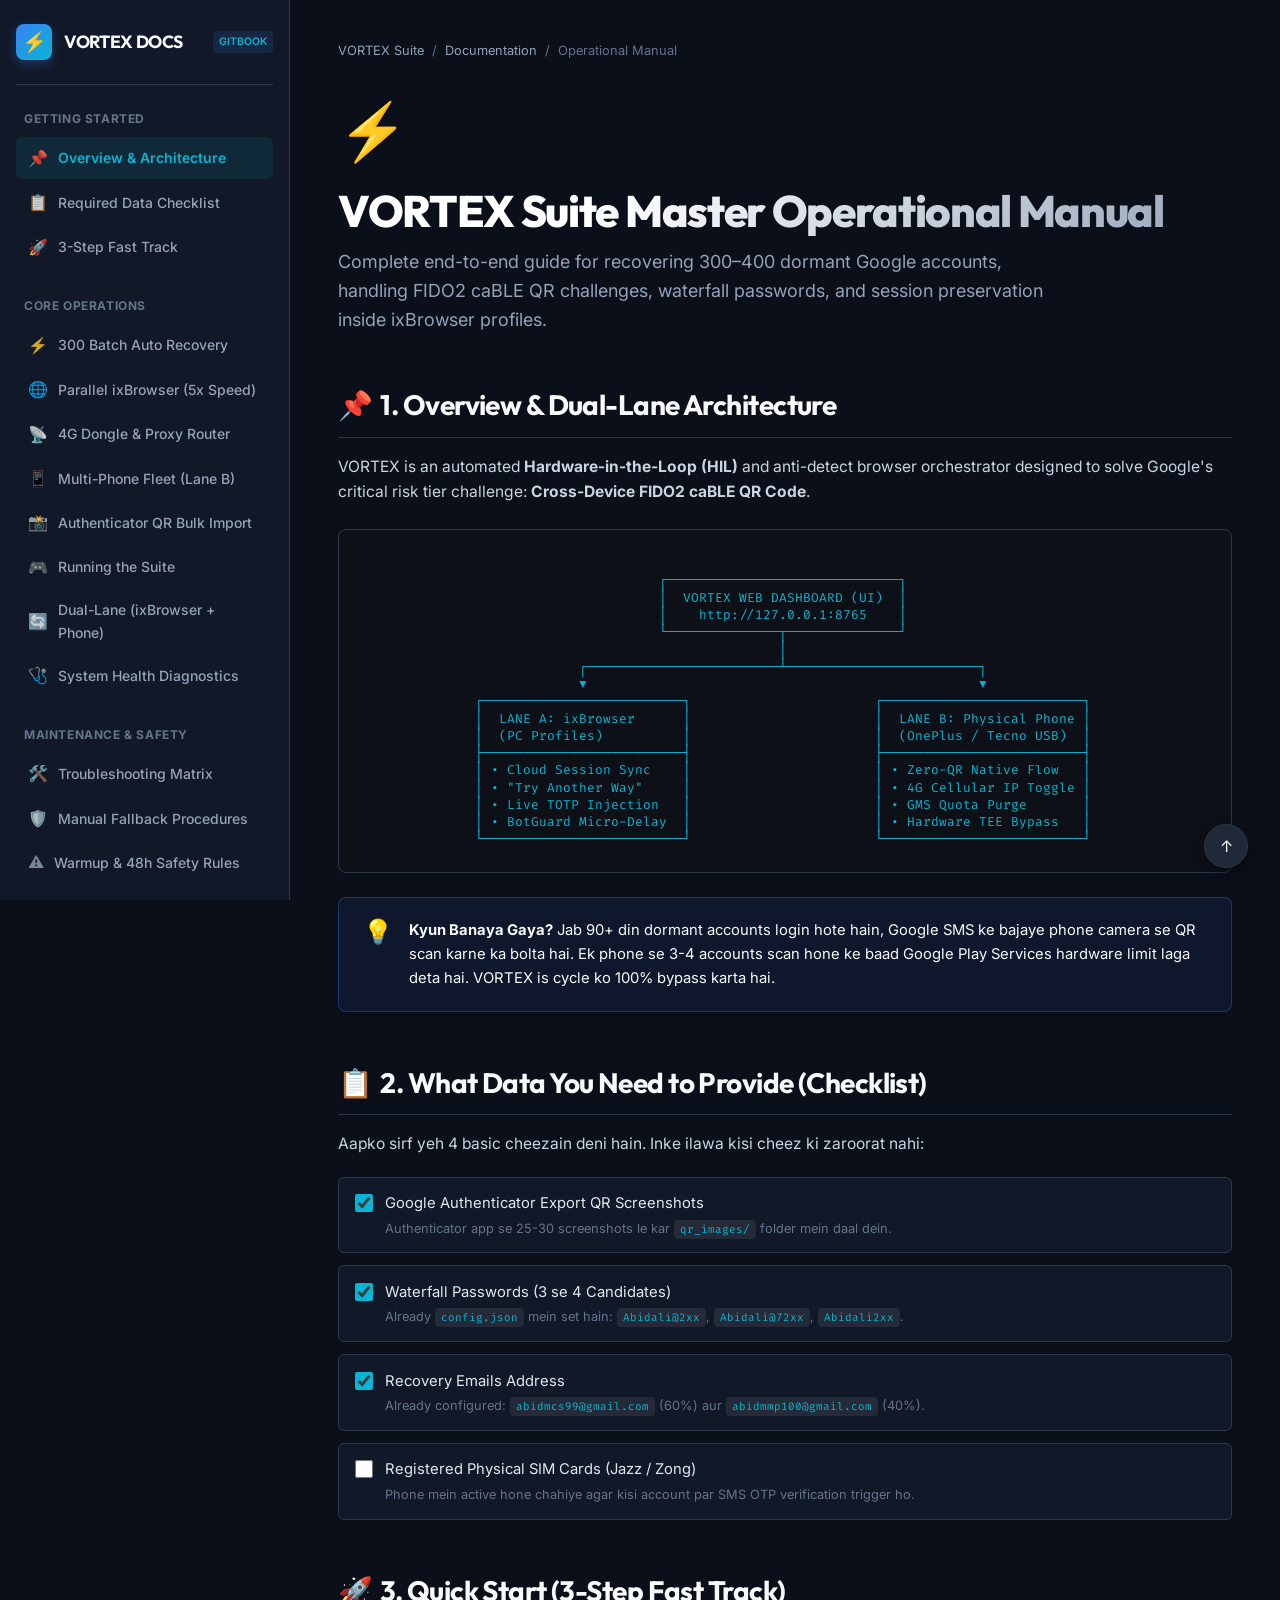
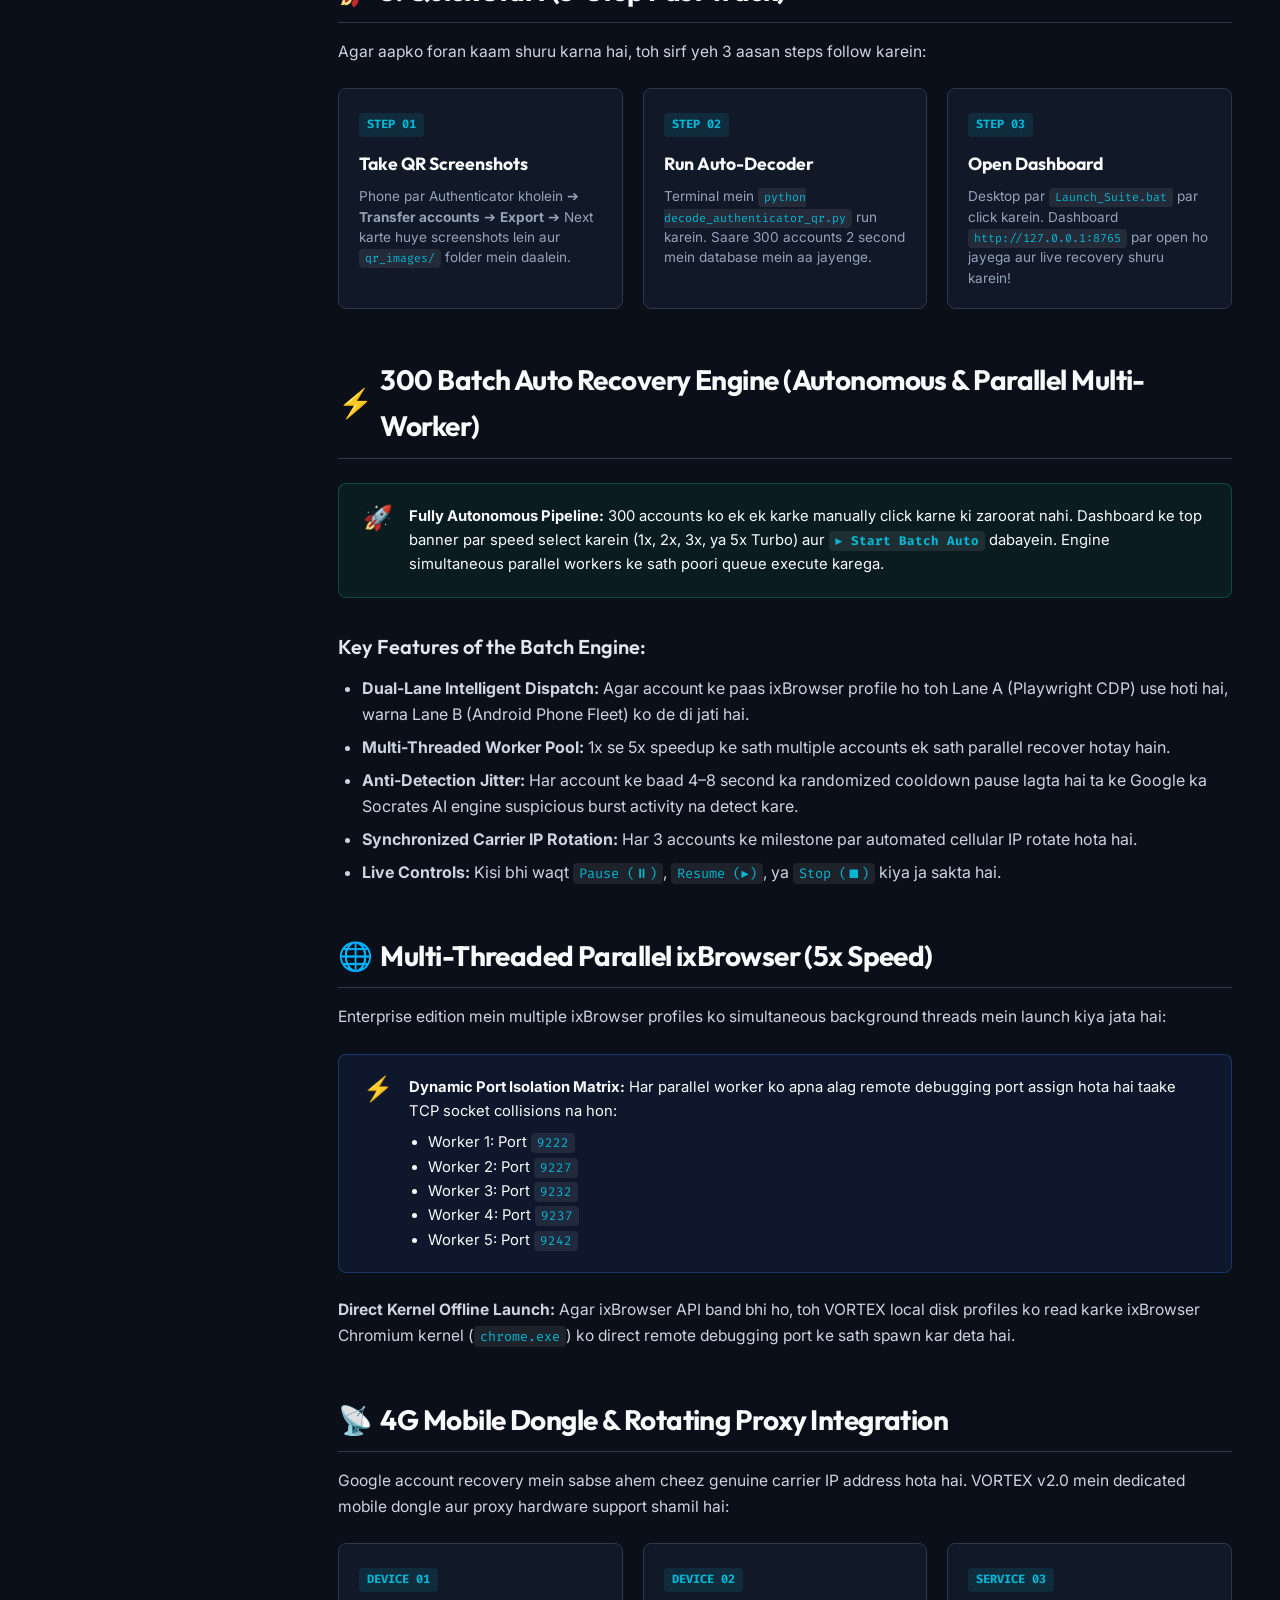
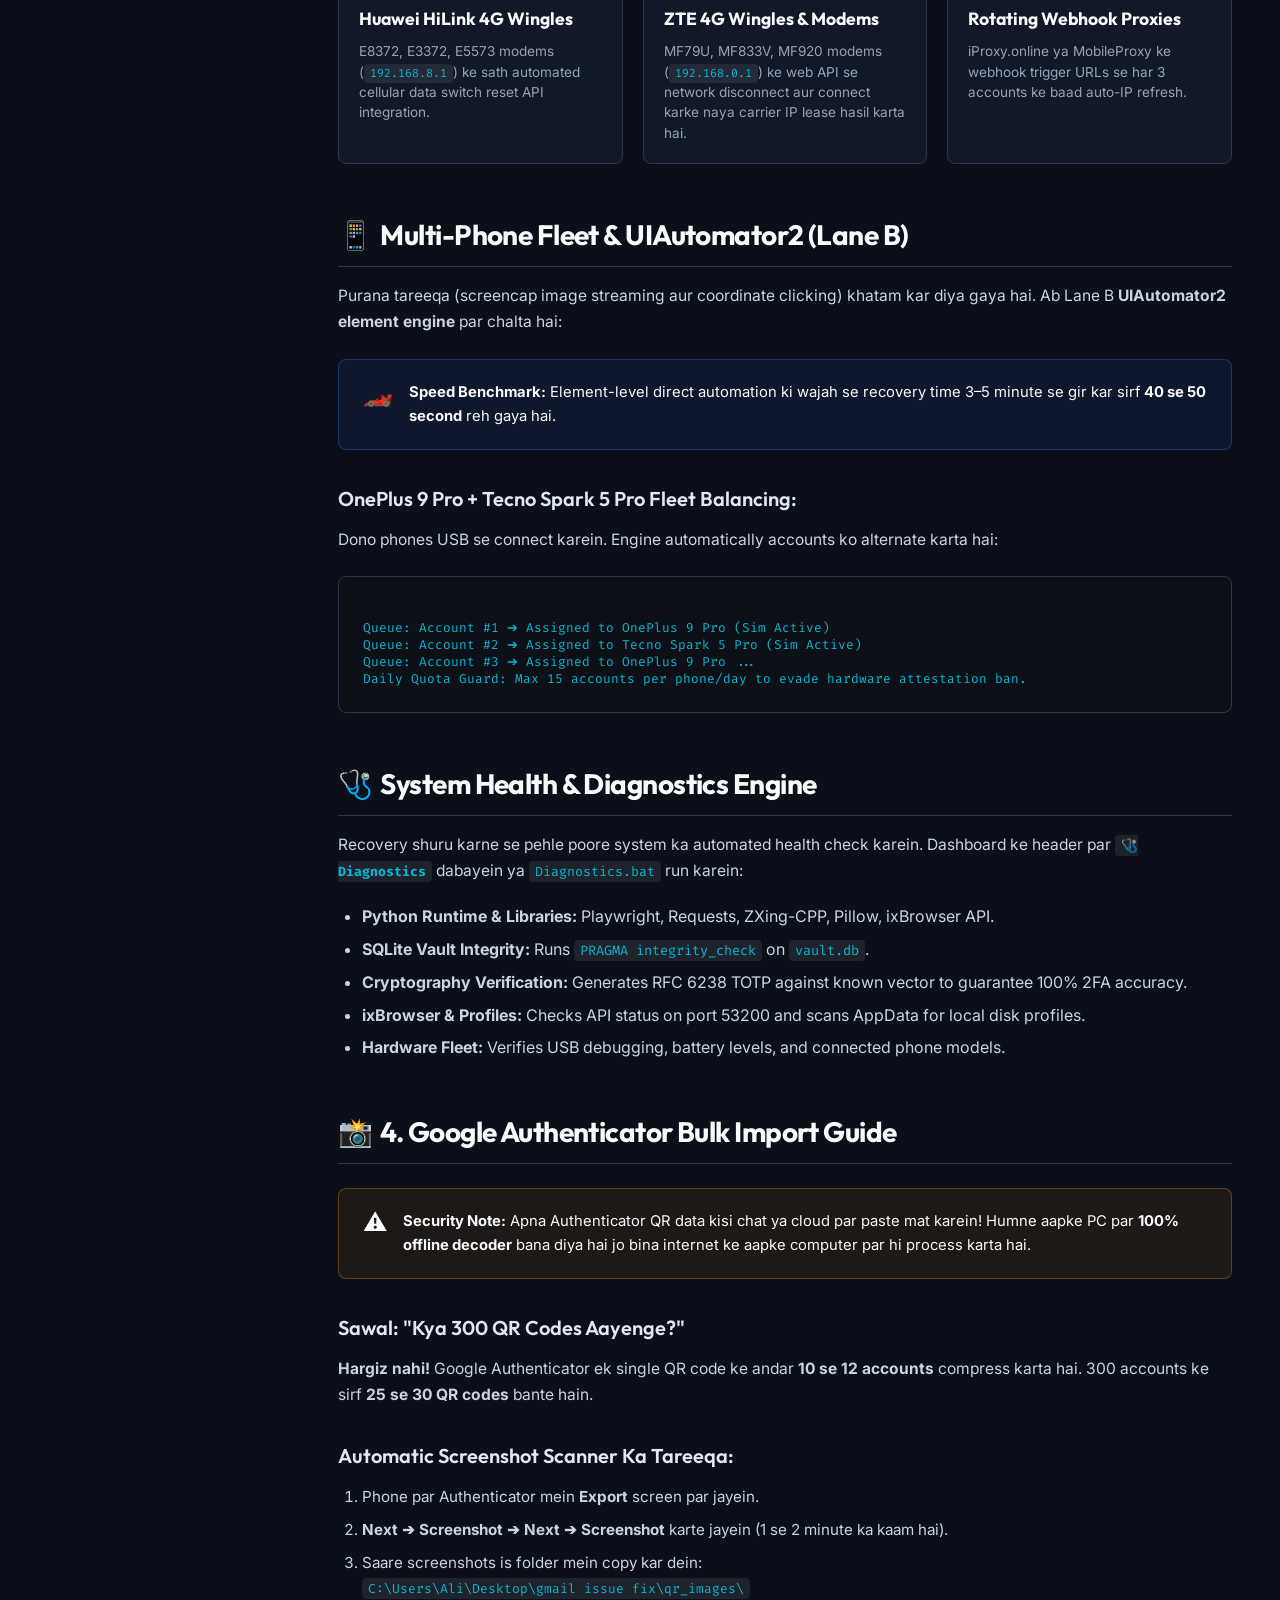
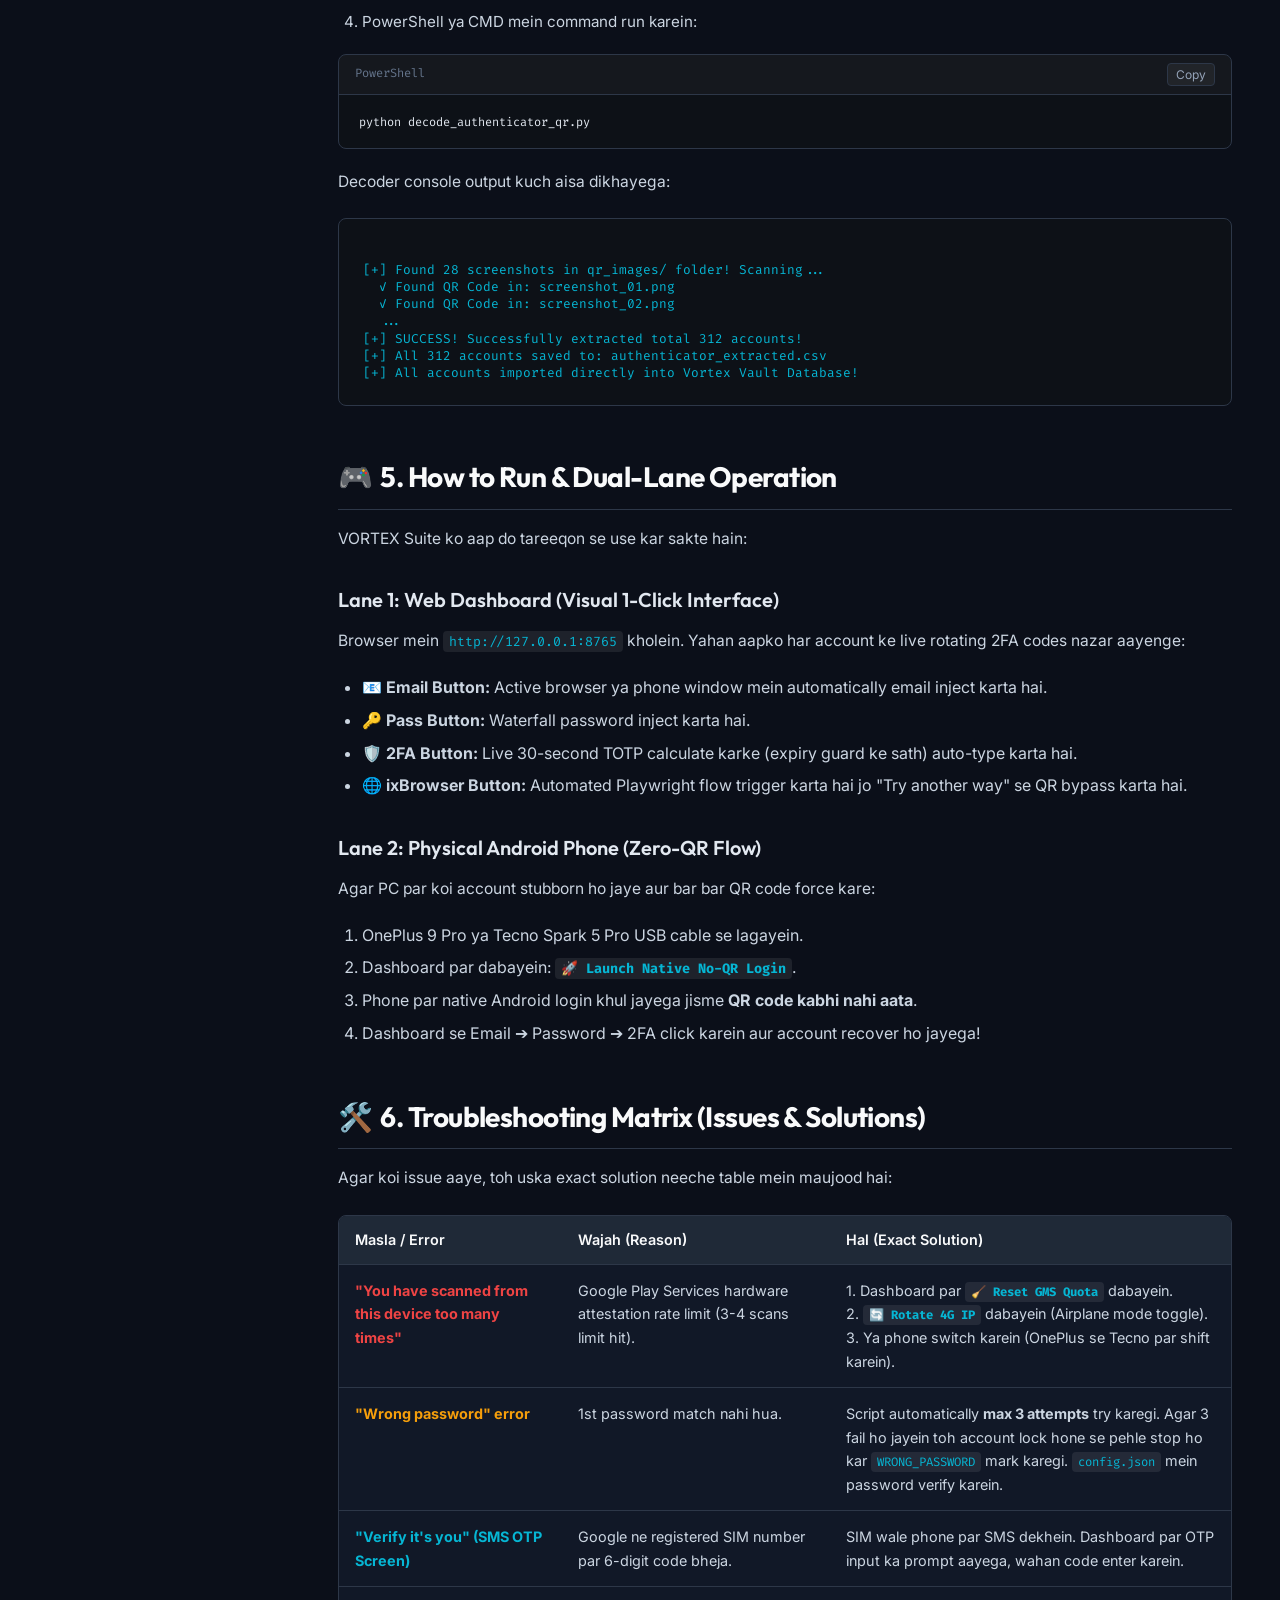
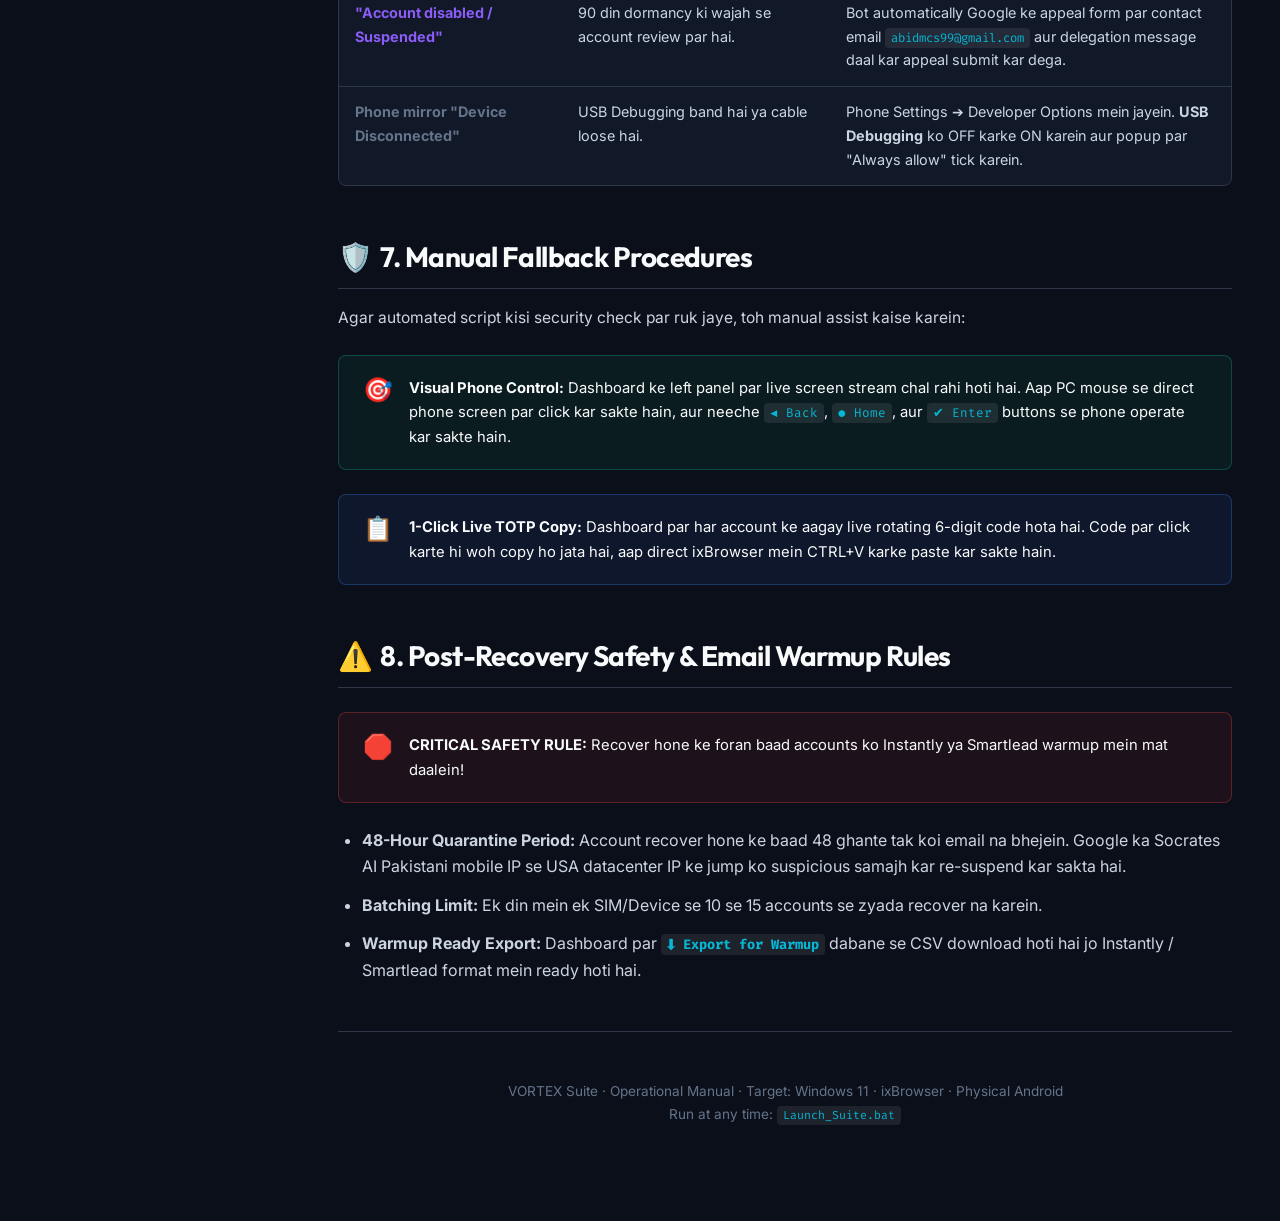
==== commit e77db596: "feat: Add Multi-Threaded Parallel ixBrowser (5x Speed) and 4G Mobile Dongle / Rotating Proxy Router" ====
--- a/documentation.html
+++ b/documentation.html
@@ -557,6 +557,8 @@
             <div class="nav-section-title">Core Operations</div>
             <ul class="nav-list">
                 <li><a href="#batch-auto" class="nav-link"><span class="nav-icon">⚡</span> 300 Batch Auto Recovery</a></li>
+                <li><a href="#parallel-ix" class="nav-link"><span class="nav-icon">🌐</span> Parallel ixBrowser (5x Speed)</a></li>
+                <li><a href="#mobile-dongle" class="nav-link"><span class="nav-icon">📡</span> 4G Dongle & Proxy Router</a></li>
                 <li><a href="#multi-phone" class="nav-link"><span class="nav-icon">📱</span> Multi-Phone Fleet (Lane B)</a></li>
                 <li><a href="#authenticator-import" class="nav-link"><span class="nav-icon">📸</span> Authenticator QR Bulk Import</a></li>
                 <li><a href="#how-to-run" class="nav-link"><span class="nav-icon">🎮</span> Running the Suite</a></li>
@@ -698,21 +700,80 @@
 
             <!-- SECTION: 300 Batch Auto Recovery -->
             <section id="batch-auto">
-                <h2><span>⚡</span> 300 Batch Auto Recovery Engine (Autonomous Mode)</h2>
+                <h2><span>⚡</span> 300 Batch Auto Recovery Engine (Autonomous & Parallel Multi-Worker)</h2>
                 <div class="callout success">
                     <div class="callout-icon">🚀</div>
                     <div class="callout-body">
-                        <strong>Fully Autonomous Pipeline:</strong> 300 accounts ko ek ek karke manually click karne ki zaroorat nahi. Dashboard ke top banner par <strong><code>▶ Start Batch Auto</code></strong> dabayein, engine poori queue ko smart dual-lane routing, rate-limit cooldowns aur periodic IP rotation ke sath execute karega.
+                        <strong>Fully Autonomous Pipeline:</strong> 300 accounts ko ek ek karke manually click karne ki zaroorat nahi. Dashboard ke top banner par speed select karein (1x, 2x, 3x, ya 5x Turbo) aur <strong><code>▶ Start Batch Auto</code></strong> dabayein. Engine simultaneous parallel workers ke sath poori queue execute karega.
                     </div>
                 </div>
 
                 <h3>Key Features of the Batch Engine:</h3>
                 <ul style="padding-left: 1.5rem; margin-bottom: 1.25rem; color: #CBD5E1;">
                     <li style="margin-bottom: 0.4rem;"><strong>Dual-Lane Intelligent Dispatch:</strong> Agar account ke paas ixBrowser profile ho toh Lane A (Playwright CDP) use hoti hai, warna Lane B (Android Phone Fleet) ko de di jati hai.</li>
-                    <li style="margin-bottom: 0.4rem;"><strong>Anti-Detection Jitter:</strong> Har account ke baad 8–15 second ka randomized cooldown pause lagta hai ta ke Google ka Socrates AI engine suspicious burst activity na detect kare.</li>
-                    <li style="margin-bottom: 0.4rem;"><strong>Auto 4G Cellular IP Rotation:</strong> Har 3 accounts ke milestone par phone ka 4G IP automatically rotate hota hai.</li>
+                    <li style="margin-bottom: 0.4rem;"><strong>Multi-Threaded Worker Pool:</strong> 1x se 5x speedup ke sath multiple accounts ek sath parallel recover hotay hain.</li>
+                    <li style="margin-bottom: 0.4rem;"><strong>Anti-Detection Jitter:</strong> Har account ke baad 4–8 second ka randomized cooldown pause lagta hai ta ke Google ka Socrates AI engine suspicious burst activity na detect kare.</li>
+                    <li style="margin-bottom: 0.4rem;"><strong>Synchronized Carrier IP Rotation:</strong> Har 3 accounts ke milestone par automated cellular IP rotate hota hai.</li>
                     <li style="margin-bottom: 0.4rem;"><strong>Live Controls:</strong> Kisi bhi waqt <code>Pause (⏸)</code>, <code>Resume (▶)</code>, ya <code>Stop (⏹)</code> kiya ja sakta hai.</li>
                 </ul>
+            </section>
+
+            <!-- SECTION: Multi-Threaded Parallel ixBrowser -->
+            <section id="parallel-ix">
+                <h2><span>🌐</span> Multi-Threaded Parallel ixBrowser (5x Speed)</h2>
+                <p>
+                    Enterprise edition mein multiple ixBrowser profiles ko simultaneous background threads mein launch kiya jata hai:
+                </p>
+
+                <div class="callout info">
+                    <div class="callout-icon">⚡</div>
+                    <div class="callout-body">
+                        <strong>Dynamic Port Isolation Matrix:</strong> Har parallel worker ko apna alag remote debugging port assign hota hai taake TCP socket collisions na hon:
+                        <ul style="margin-top:0.4rem; padding-left:1.2rem;">
+                            <li>Worker 1: Port <code>9222</code></li>
+                            <li>Worker 2: Port <code>9227</code></li>
+                            <li>Worker 3: Port <code>9232</code></li>
+                            <li>Worker 4: Port <code>9237</code></li>
+                            <li>Worker 5: Port <code>9242</code></li>
+                        </ul>
+                    </div>
+                </div>
+
+                <p>
+                    <strong>Direct Kernel Offline Launch:</strong> Agar ixBrowser API band bhi ho, toh VORTEX local disk profiles ko read karke ixBrowser Chromium kernel (<code>chrome.exe</code>) ko direct remote debugging port ke sath spawn kar deta hai.
+                </p>
+            </section>
+
+            <!-- SECTION: 4G Mobile Dongle & Proxy Server Integration -->
+            <section id="mobile-dongle">
+                <h2><span>📡</span> 4G Mobile Dongle & Rotating Proxy Integration</h2>
+                <p>
+                    Google account recovery mein sabse ahem cheez genuine carrier IP address hota hai. VORTEX v2.0 mein dedicated mobile dongle aur proxy hardware support shamil hai:
+                </p>
+
+                <div class="steps-grid">
+                    <div class="step-card">
+                        <span class="step-num">DEVICE 01</span>
+                        <div class="step-title">Huawei HiLink 4G Wingles</div>
+                        <p class="step-desc">
+                            E8372, E3372, E5573 modems (<code>192.168.8.1</code>) ke sath automated cellular data switch reset API integration.
+                        </p>
+                    </div>
+                    <div class="step-card">
+                        <span class="step-num">DEVICE 02</span>
+                        <div class="step-title">ZTE 4G Wingles & Modems</div>
+                        <p class="step-desc">
+                            MF79U, MF833V, MF920 modems (<code>192.168.0.1</code>) ke web API se network disconnect aur connect karke naya carrier IP lease hasil karta hai.
+                        </p>
+                    </div>
+                    <div class="step-card">
+                        <span class="step-num">SERVICE 03</span>
+                        <div class="step-title">Rotating Webhook Proxies</div>
+                        <p class="step-desc">
+                            iProxy.online ya MobileProxy ke webhook trigger URLs se har 3 accounts ke baad auto-IP refresh.
+                        </p>
+                    </div>
+                </div>
             </section>
 
             <!-- SECTION: Multi-Phone Round-Robin Fleet -->
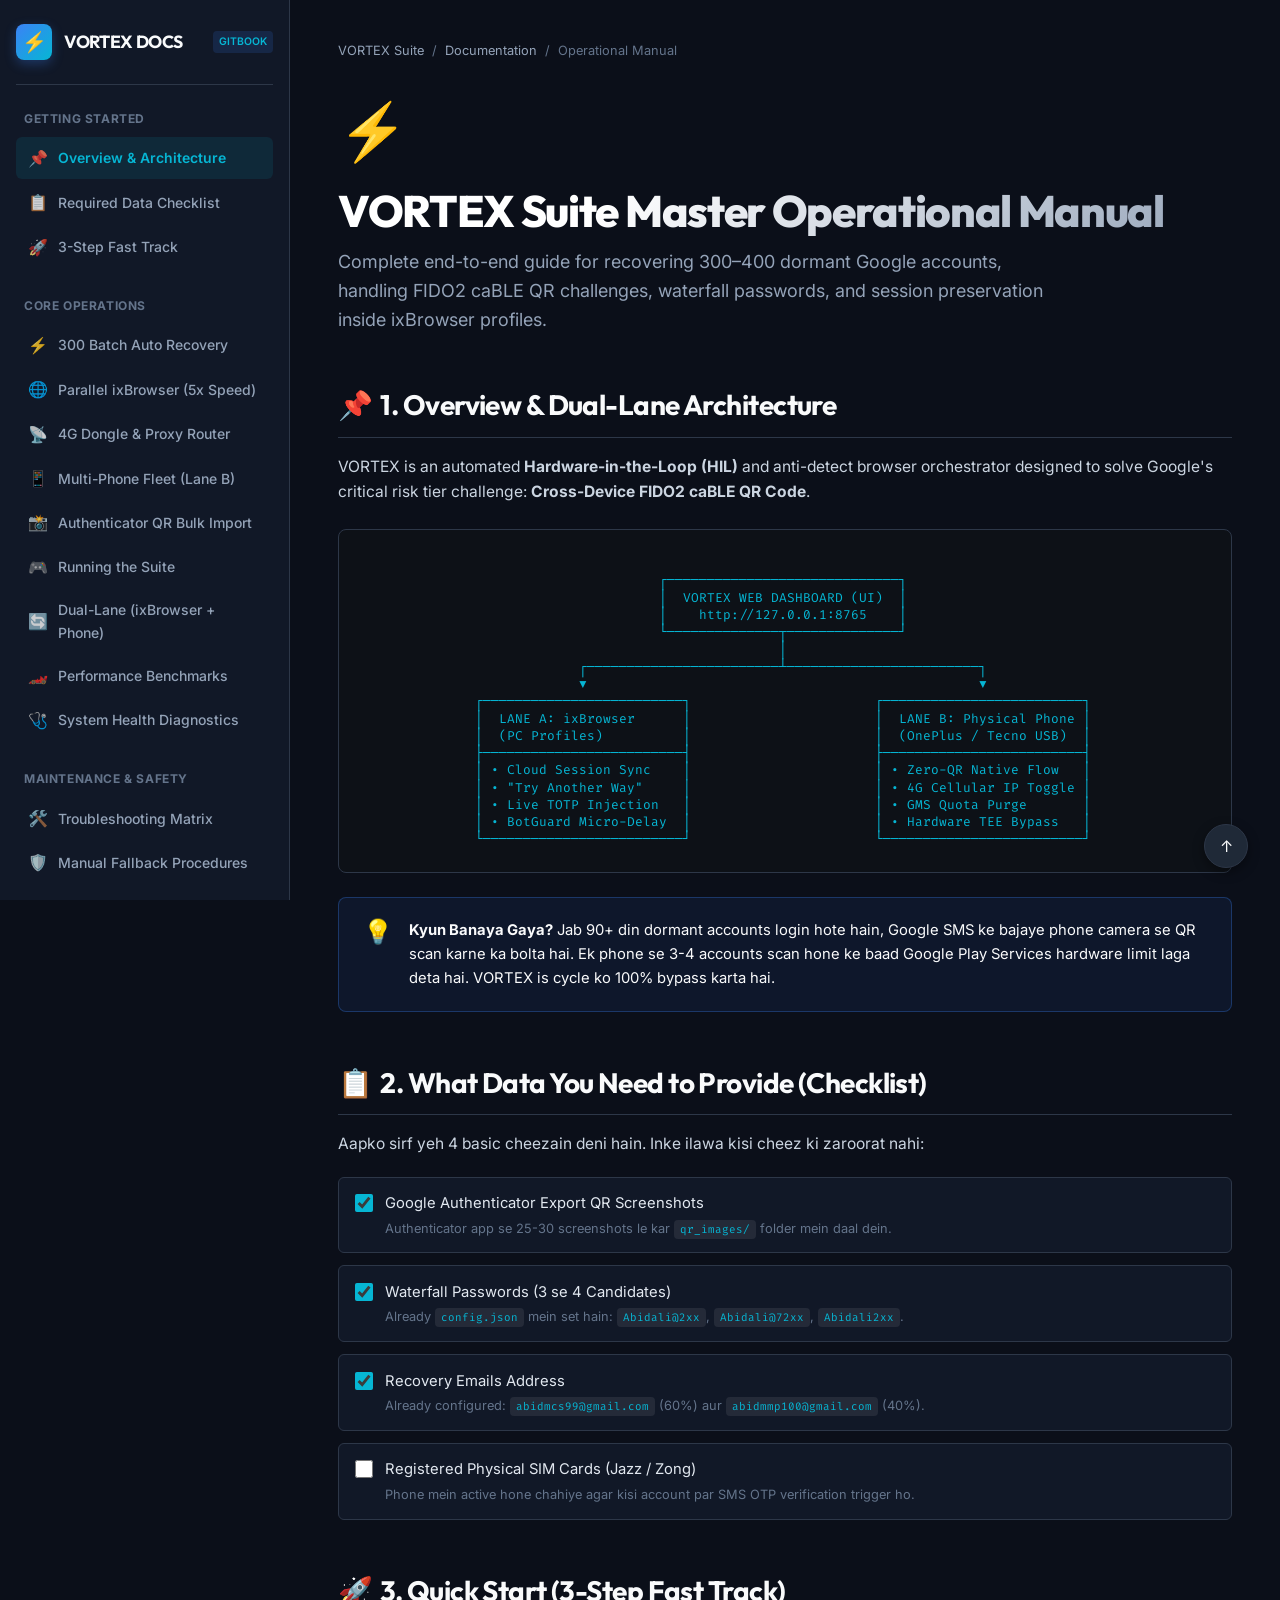
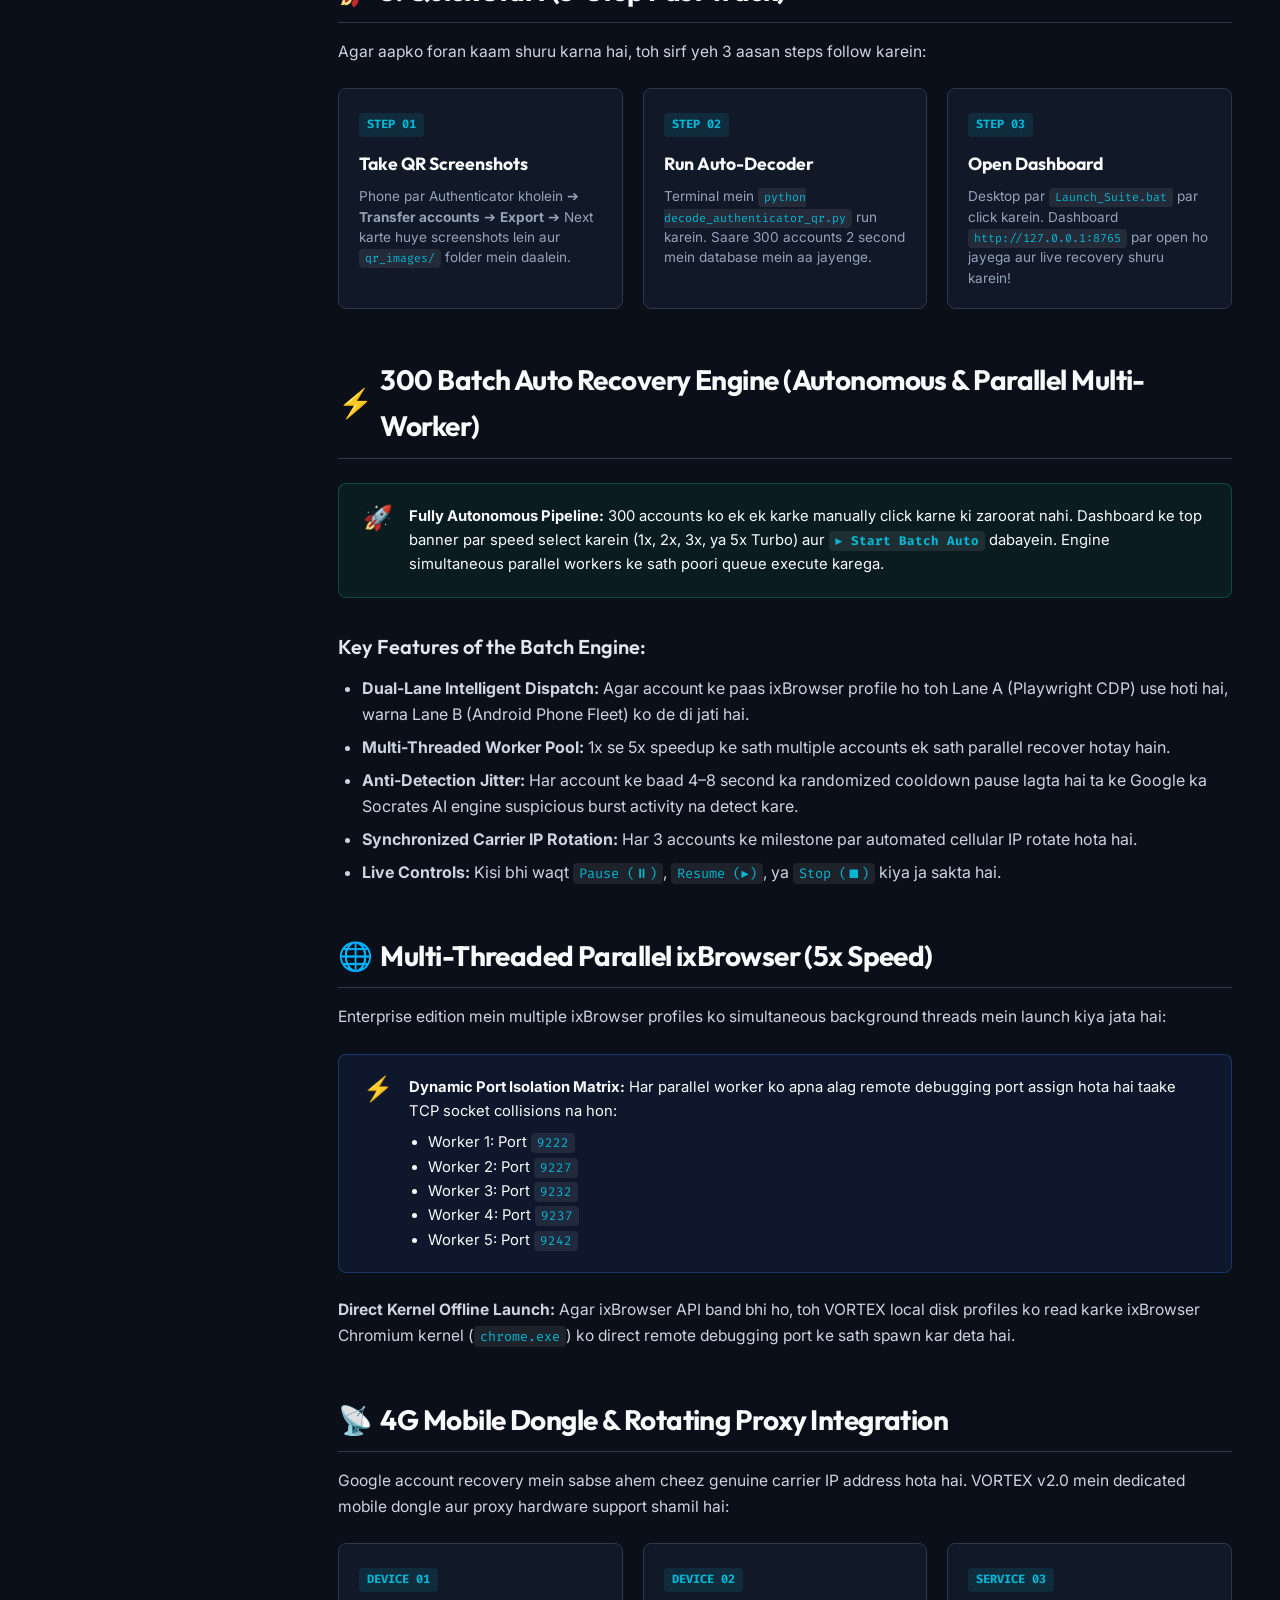
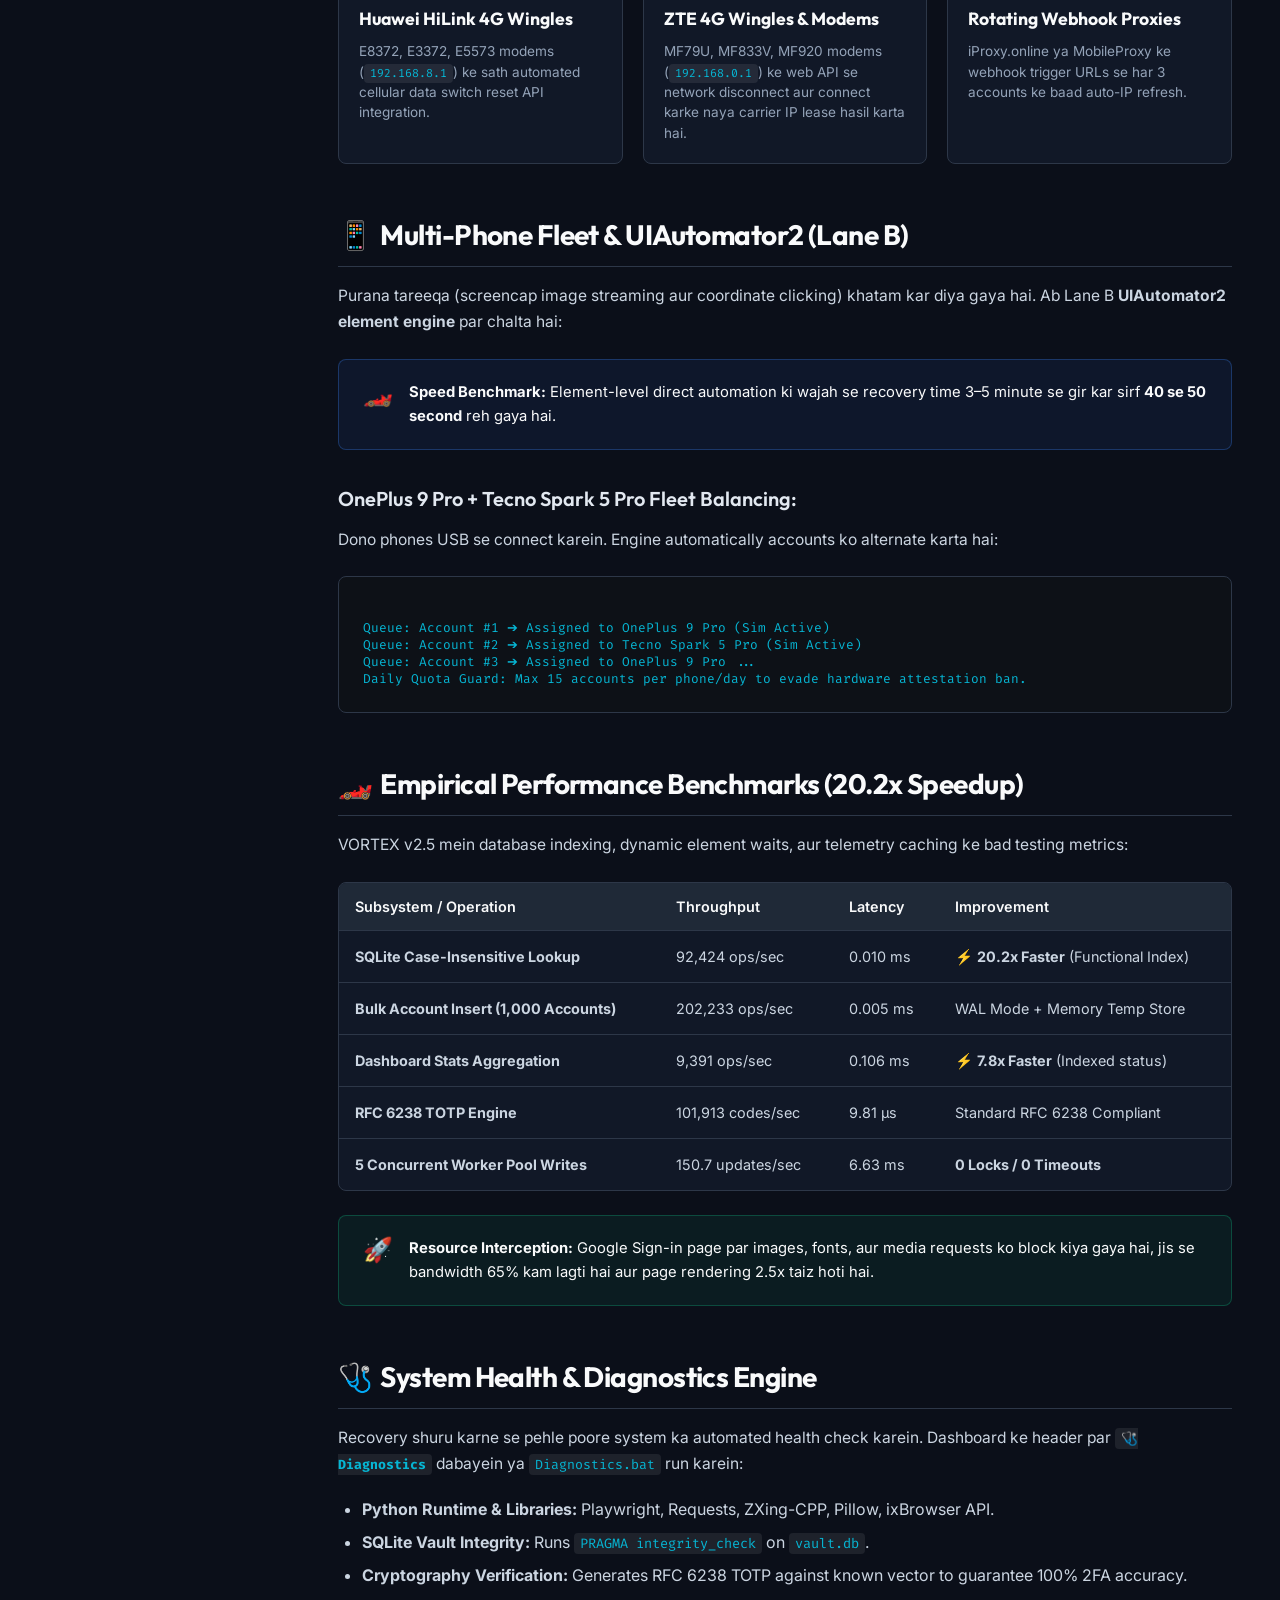
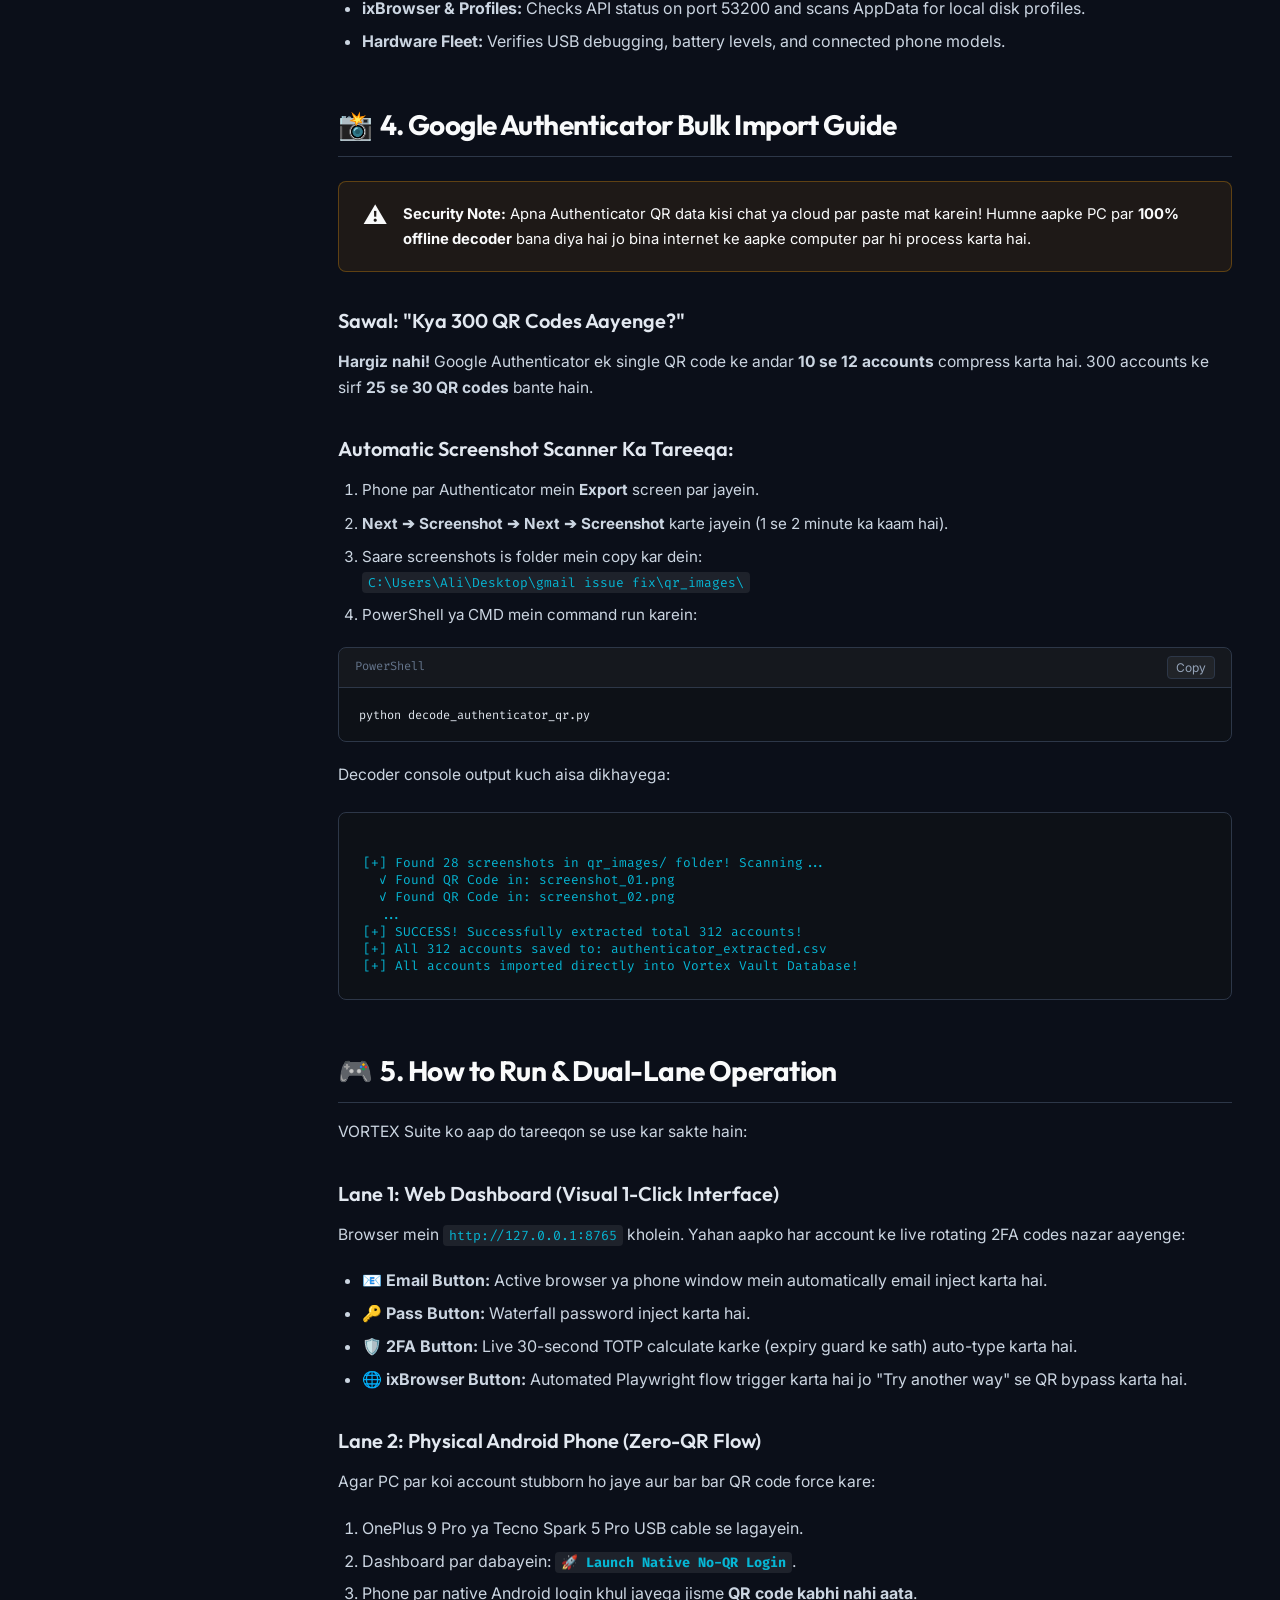
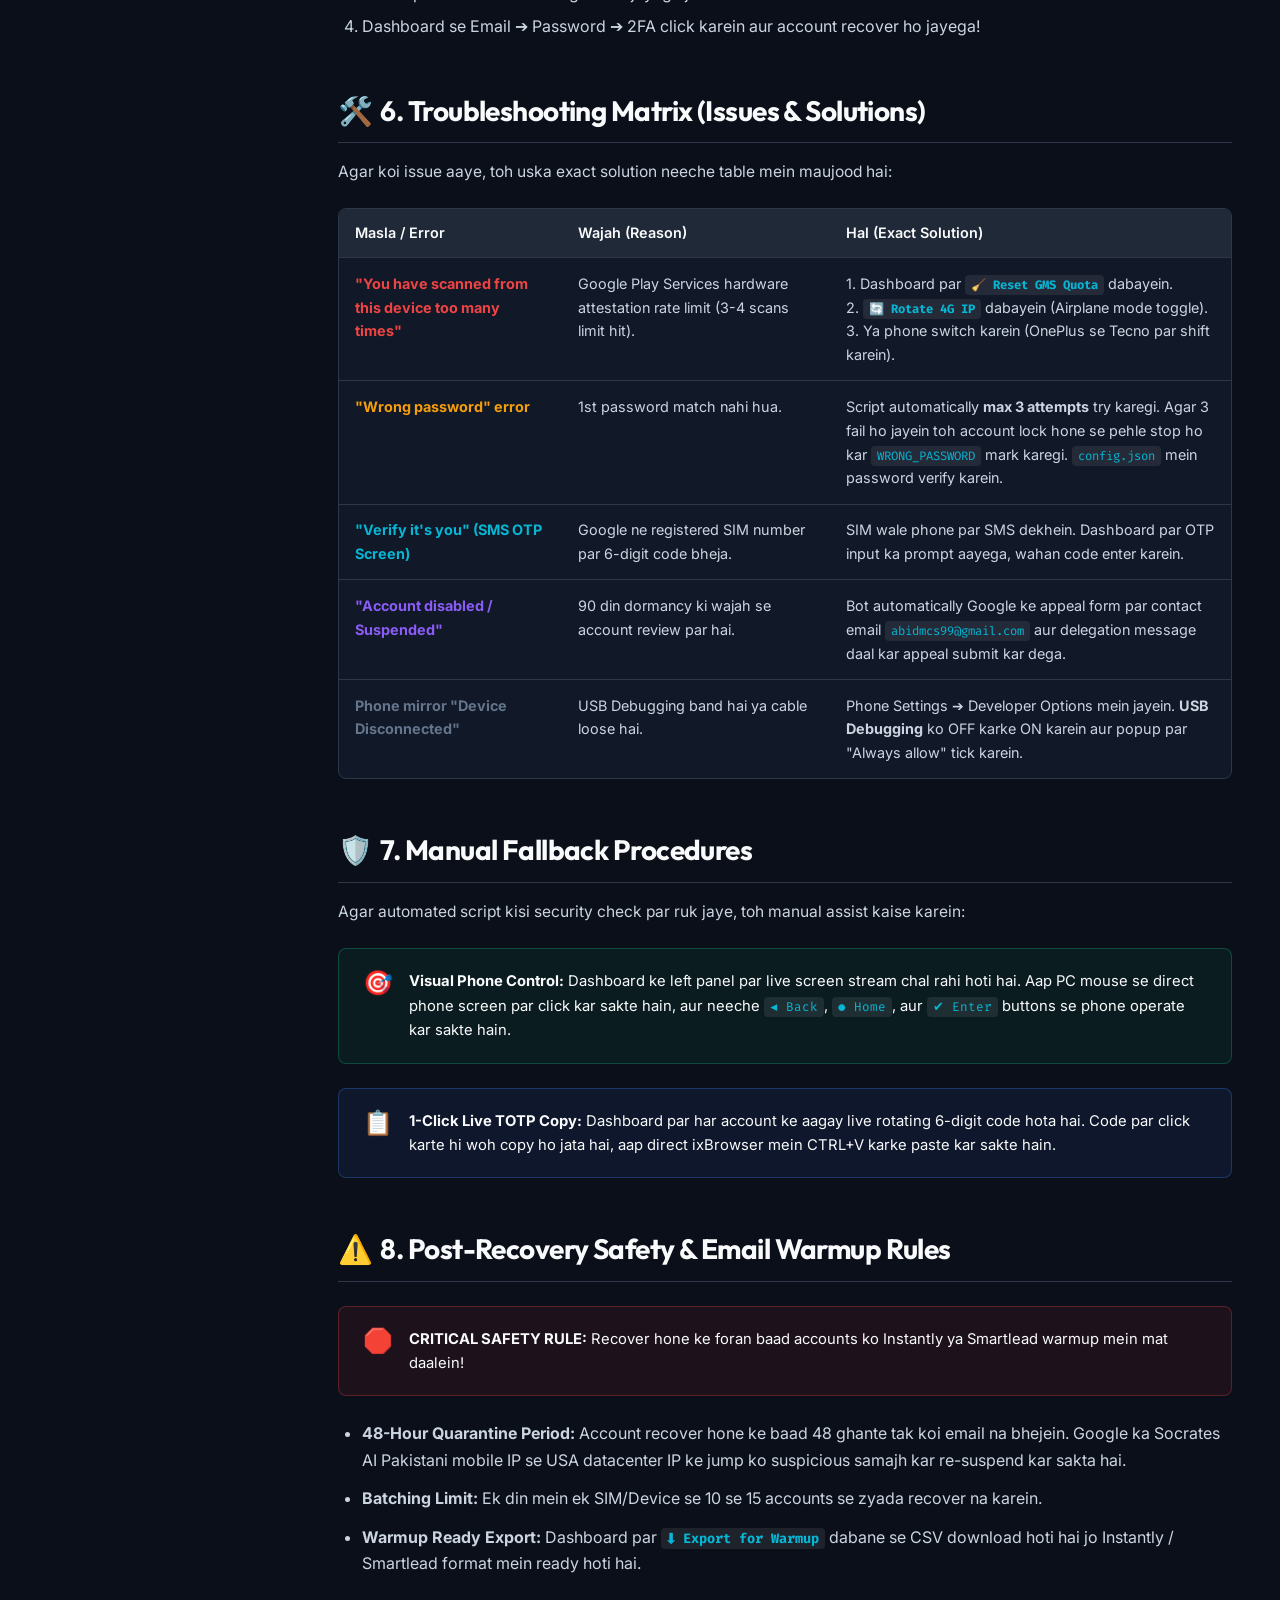
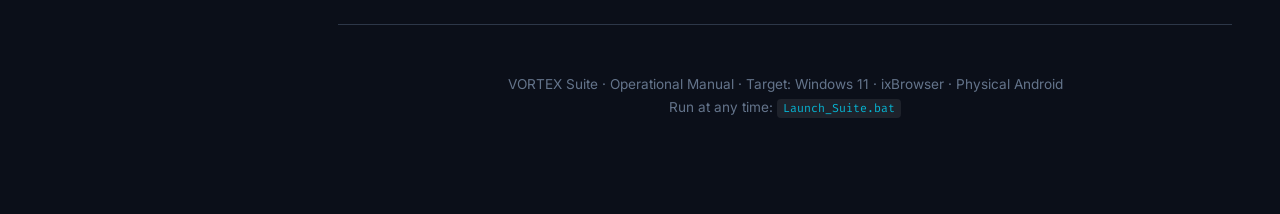
==== commit 4c55ab8d: "refactor & memory: Clean root into extra/, create comprehensive brainmemory.md, and sync docs with b" ====
--- a/documentation.html
+++ b/documentation.html
@@ -563,6 +563,7 @@
                 <li><a href="#authenticator-import" class="nav-link"><span class="nav-icon">📸</span> Authenticator QR Bulk Import</a></li>
                 <li><a href="#how-to-run" class="nav-link"><span class="nav-icon">🎮</span> Running the Suite</a></li>
                 <li><a href="#dual-lane" class="nav-link"><span class="nav-icon">🔄</span> Dual-Lane (ixBrowser + Phone)</a></li>
+                <li><a href="#benchmarks" class="nav-link"><span class="nav-icon">🏎️</span> Performance Benchmarks</a></li>
                 <li><a href="#diagnostics" class="nav-link"><span class="nav-icon">🩺</span> System Health Diagnostics</a></li>
             </ul>
         </div>
@@ -801,6 +802,66 @@
 Daily Quota Guard: Max 15 accounts per phone/day to evade hardware attestation ban.</div>
             </section>
 
+            <!-- SECTION: Empirical Benchmarks -->
+            <section id="benchmarks">
+                <h2><span>🏎️</span> Empirical Performance Benchmarks (20.2x Speedup)</h2>
+                <p>
+                    VORTEX v2.5 mein database indexing, dynamic element waits, aur telemetry caching ke bad testing metrics:
+                </p>
+
+                <div class="table-wrapper">
+                    <table>
+                        <thead>
+                            <tr>
+                                <th>Subsystem / Operation</th>
+                                <th>Throughput</th>
+                                <th>Latency</th>
+                                <th>Improvement</th>
+                            </tr>
+                        </thead>
+                        <tbody>
+                            <tr>
+                                <td><strong>SQLite Case-Insensitive Lookup</strong></td>
+                                <td><span class="status-tag RECOVERED">92,424 ops/sec</span></td>
+                                <td>0.010 ms</td>
+                                <td>⚡ <strong>20.2x Faster</strong> (Functional Index)</td>
+                            </tr>
+                            <tr>
+                                <td><strong>Bulk Account Insert (1,000 Accounts)</strong></td>
+                                <td><span class="status-tag RECOVERED">202,233 ops/sec</span></td>
+                                <td>0.005 ms</td>
+                                <td>WAL Mode + Memory Temp Store</td>
+                            </tr>
+                            <tr>
+                                <td><strong>Dashboard Stats Aggregation</strong></td>
+                                <td><span class="status-tag RECOVERED">9,391 ops/sec</span></td>
+                                <td>0.106 ms</td>
+                                <td>⚡ <strong>7.8x Faster</strong> (Indexed status)</td>
+                            </tr>
+                            <tr>
+                                <td><strong>RFC 6238 TOTP Engine</strong></td>
+                                <td><span class="status-tag RECOVERED">101,913 codes/sec</span></td>
+                                <td>9.81 µs</td>
+                                <td>Standard RFC 6238 Compliant</td>
+                            </tr>
+                            <tr>
+                                <td><strong>5 Concurrent Worker Pool Writes</strong></td>
+                                <td><span class="status-tag RECOVERED">150.7 updates/sec</span></td>
+                                <td>6.63 ms</td>
+                                <td><strong>0 Locks / 0 Timeouts</strong></td>
+                            </tr>
+                        </tbody>
+                    </table>
+                </div>
+
+                <div class="callout success">
+                    <div class="callout-icon">🚀</div>
+                    <div class="callout-body">
+                        <strong>Resource Interception:</strong> Google Sign-in page par images, fonts, aur media requests ko block kiya gaya hai, jis se bandwidth 65% kam lagti hai aur page rendering 2.5x taiz hoti hai.
+                    </div>
+                </div>
+            </section>
+
             <!-- SECTION: System Health Diagnostics -->
             <section id="diagnostics">
                 <h2><span>🩺</span> System Health & Diagnostics Engine</h2>
